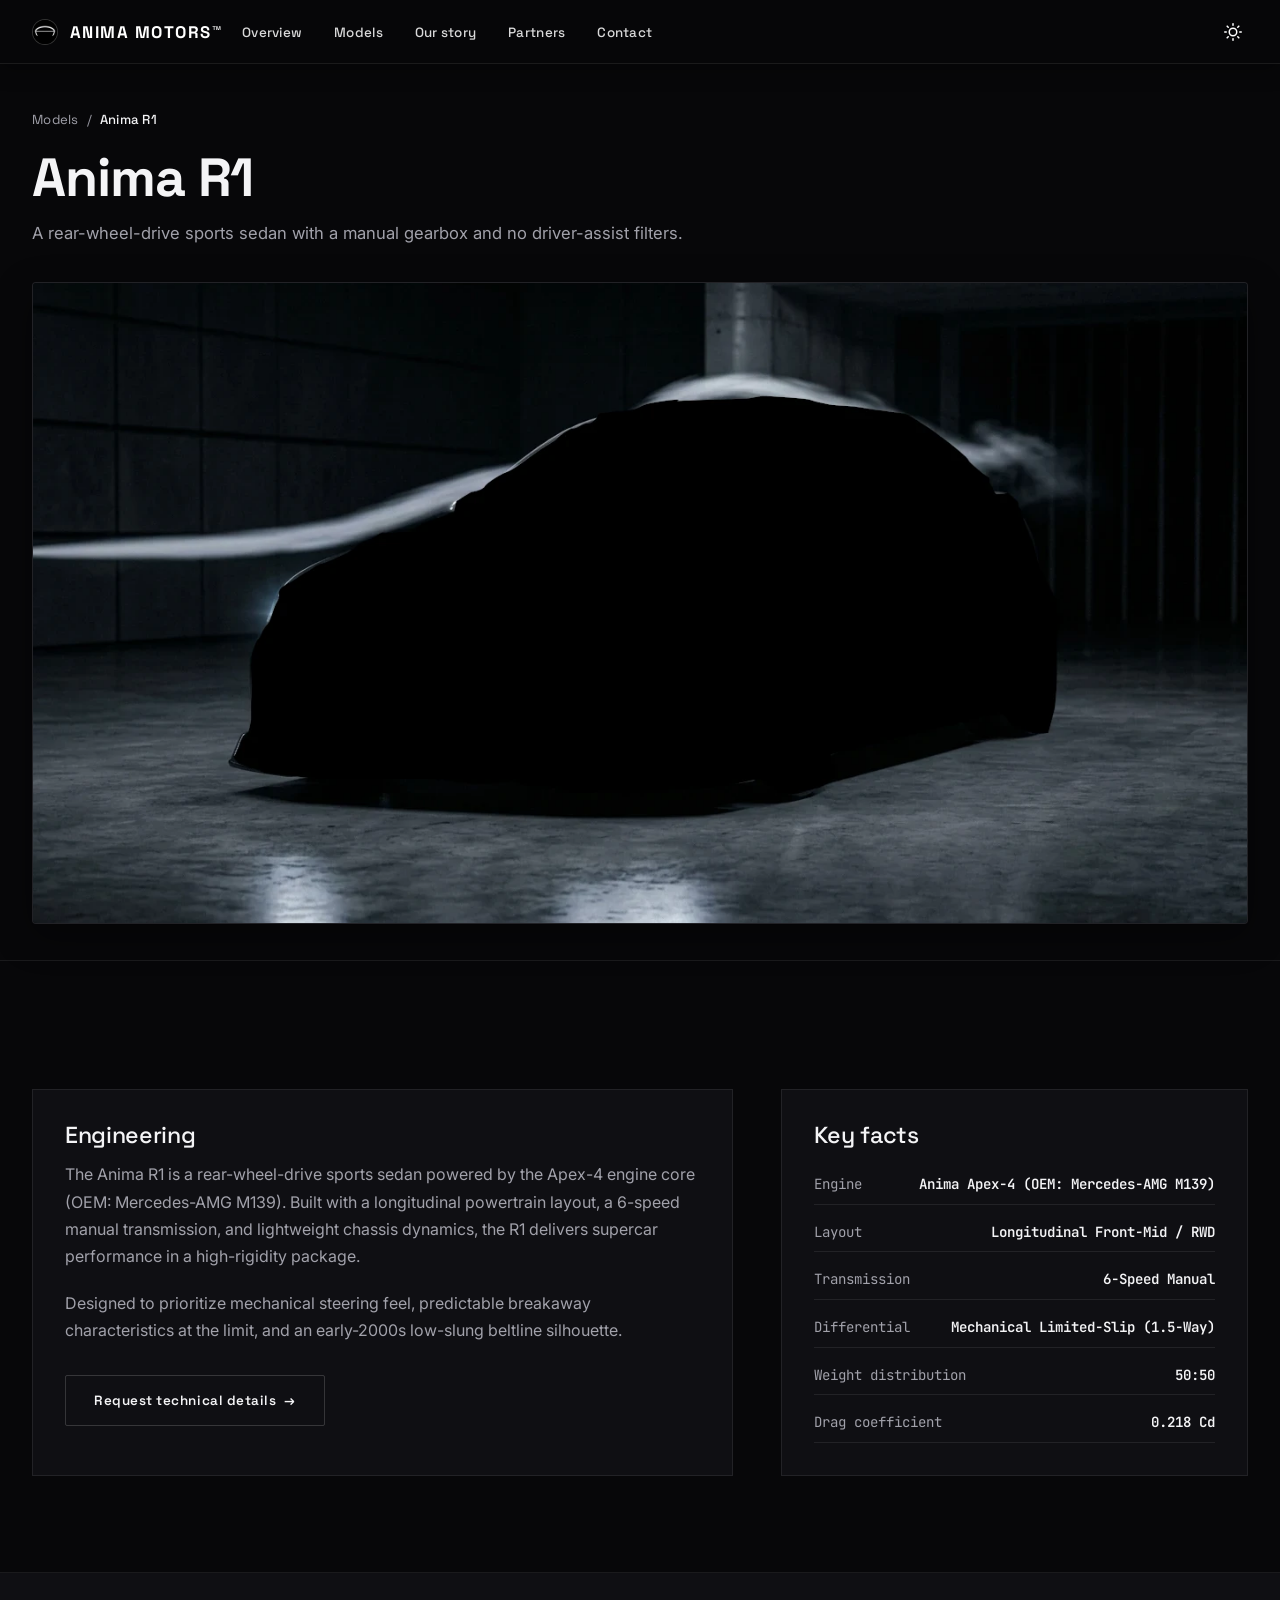
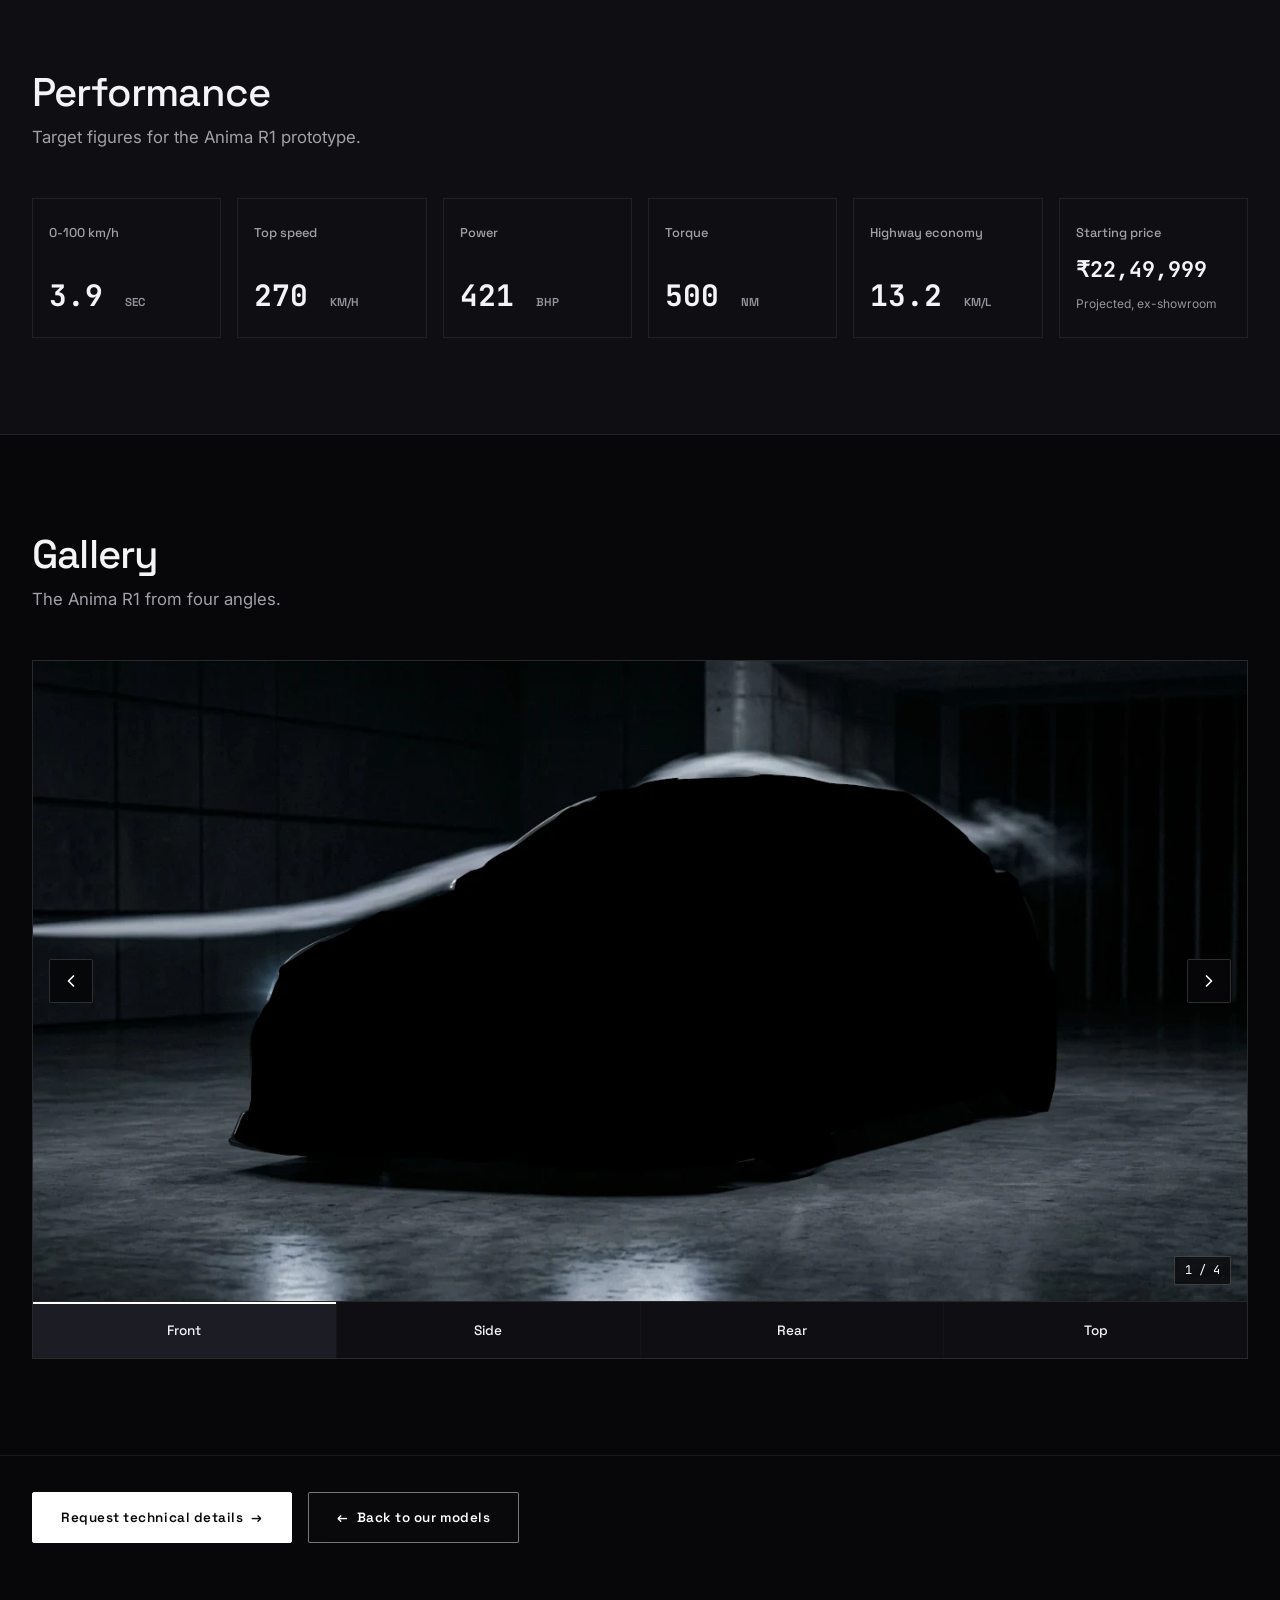
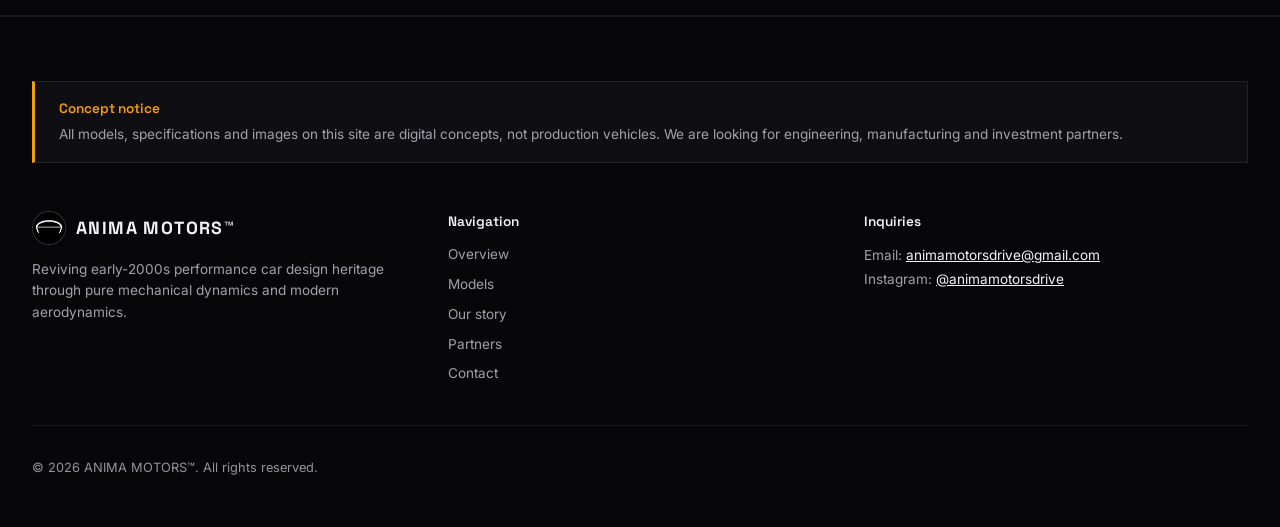
==== anima-r1.html @ 5ac1819a "Add files via upload" ====
<!DOCTYPE html>
<html lang="en">
<head>
  <meta charset="utf-8">
  <meta name="viewport" content="width=device-width, initial-scale=1.0">

  <!-- ==========================================================================
       PRIMARY SEO & META INFORMATION
       ========================================================================== -->
  <title>Anima R1 | ANIMA MOTORS™</title>
  <meta name="description" content="Discover the Anima R1 concept: an analogue rear-wheel-drive sports sedan with a 6-speed manual gearbox, 50:50 balance, and 421 BHP.">
  <meta name="author" content="ANIMA MOTORS™">
  <meta name="robots" content="index, follow">
  <meta name="color-scheme" content="dark light">
  <meta name="theme-color" content="#070709" id="theme-color-meta">
  <link rel="canonical" href="https://animamotors.github.io/anima-r1.html">

  <!-- Vector Favicon -->
  <link rel="icon" type="image/svg+xml" href="favicon.svg">

  <!-- Open Graph / Facebook Sharing -->
  <meta property="og:type" content="website">
  <meta property="og:url" content="https://animamotors.github.io/anima-r1.html">
  <meta property="og:title" content="Anima R1 | ANIMA MOTORS™">
  <meta property="og:description" content="An analogue rear-wheel-drive sports sedan with a 6-speed manual gearbox, 50:50 balance, and 421 BHP.">
  <meta property="og:image" content="https://animamotors.github.io/images/anima-r1-front.webp">

  <!-- Twitter Card -->
  <meta name="twitter:card" content="summary_large_image">
  <meta name="twitter:url" content="https://animamotors.github.io/anima-r1.html">
  <meta name="twitter:title" content="Anima R1 | ANIMA MOTORS™">
  <meta name="twitter:description" content="An analogue rear-wheel-drive sports sedan with a 6-speed manual gearbox, 50:50 balance, and 421 BHP.">
  <meta name="twitter:image" content="https://animamotors.github.io/images/anima-r1-front.webp">

  <!-- Google Fonts: Space Grotesk (Headings), Inter (Body), JetBrains Mono -->
  <link rel="preconnect" href="https://fonts.googleapis.com">
  <link rel="preconnect" href="https://fonts.gstatic.com" crossorigin>
  <link href="https://fonts.googleapis.com/css2?family=Inter:wght@400;500;600&family=JetBrains+Mono:wght@400;500;600&family=Space+Grotesk:wght@500;600;700&display=swap" rel="stylesheet">

  <!-- Production Stylesheet -->
  <link rel="stylesheet" href="css/style.css">

  <!-- Early Theme & JS Detection to Prevent FOUC -->
  <script>
    (function() {
      try {
        document.documentElement.classList.add('js');
        var saved = localStorage.getItem('anima-theme');
        if (saved === 'light') {
          document.documentElement.classList.add('light');
        } else {
          document.documentElement.classList.remove('light');
        }
      } catch (e) {}
    })();
  </script>
</head>

<body class="page-model">
  <!-- Accessible Skip-to-Content Link -->
  <a href="#main-content" class="skip-to-content">Skip to content</a>

  <!-- ==========================================================================
       HEADER (Solid Compact State on Subpages)
       ========================================================================== -->
  <header class="navbar is-compact navbar--solid" id="main-navbar" data-compact-always>
    <!-- Top Row: Brand Link (Left) & Mobile Controls (Right) -->
    <div class="nav-top-row">
      <div class="container nav-top-container">
        <a href="index.html#hero" class="brand-link" aria-label="Anima Motors Homepage">
          <img src="images/logo.webp" alt="ANIMA MOTORS™ Emblem" class="brand-logo-img" width="26" height="26" loading="eager">
          <span class="brand-name">ANIMA MOTORS™</span>
        </a>

        <!-- Mobile Header Controls -->
        <div class="nav-mobile-actions">
          <button type="button" class="theme-switch" id="theme-toggle-mobile" aria-label="Switch to light theme">
            <span class="theme-icon theme-icon-sun" aria-hidden="true">
              <svg viewBox="0 0 24 24" fill="none" stroke="currentColor" stroke-width="2" stroke-linecap="round" stroke-linejoin="round">
                <circle cx="12" cy="12" r="5"></circle>
                <line x1="12" y1="1" x2="12" y2="3"></line>
                <line x1="12" y1="21" x2="12" y2="23"></line>
                <line x1="4.22" y1="4.22" x2="5.64" y2="5.64"></line>
                <line x1="18.36" y1="18.36" x2="19.78" y2="19.78"></line>
                <line x1="1" y1="12" x2="3" y2="12"></line>
                <line x1="21" y1="12" x2="23" y2="12"></line>
                <line x1="4.22" y1="19.78" x2="5.64" y2="18.36"></line>
                <line x1="18.36" y1="5.64" x2="19.78" y2="4.22"></line>
              </svg>
            </span>
            <span class="theme-icon theme-icon-moon" aria-hidden="true">
              <svg viewBox="0 0 24 24" fill="none" stroke="currentColor" stroke-width="2" stroke-linecap="round" stroke-linejoin="round">
                <path d="M21 12.79A9 9 0 1 1 11.21 3 7 7 0 0 0 21 12.79z"></path>
              </svg>
            </span>
          </button>

          <button type="button" class="mobile-menu-btn" id="mobile-menu-btn" aria-label="Open navigation menu" aria-expanded="false" aria-controls="mobile-drawer">
            <span></span>
            <span></span>
            <span></span>
          </button>
        </div>
      </div>
    </div>

    <!-- Thin Horizontal Divider Line Under Top Row (Hidden in solid compact) -->
    <div class="nav-divider" aria-hidden="true"></div>

    <!-- Bottom Row (Desktop Navigation Links & Theme Toggle) -->
    <div class="nav-bottom-row">
      <div class="container nav-bottom-container">
        <nav aria-label="Main Navigation">
          <ul class="nav-links">
            <li><a href="index.html#hero" class="nav-link">Overview</a></li>
            <li><a href="anima-r1.html" class="nav-link" aria-current="page">Models</a></li>
            <li><a href="index.html#story" class="nav-link">Our story</a></li>
            <li><a href="index.html#partners" class="nav-link">Partners</a></li>
            <li><a href="index.html#contact" class="nav-link">Contact</a></li>
          </ul>
        </nav>

        <div class="nav-desktop-actions">
          <button type="button" class="theme-switch" id="theme-toggle" aria-label="Switch to light theme">
            <span class="theme-icon theme-icon-sun" aria-hidden="true">
              <svg viewBox="0 0 24 24" fill="none" stroke="currentColor" stroke-width="2" stroke-linecap="round" stroke-linejoin="round">
                <circle cx="12" cy="12" r="5"></circle>
                <line x1="12" y1="1" x2="12" y2="3"></line>
                <line x1="12" y1="21" x2="12" y2="23"></line>
                <line x1="4.22" y1="4.22" x2="5.64" y2="5.64"></line>
                <line x1="18.36" y1="18.36" x2="19.78" y2="19.78"></line>
                <line x1="1" y1="12" x2="3" y2="12"></line>
                <line x1="21" y1="12" x2="23" y2="12"></line>
                <line x1="4.22" y1="19.78" x2="5.64" y2="18.36"></line>
                <line x1="18.36" y1="5.64" x2="19.78" y2="4.22"></line>
              </svg>
            </span>
            <span class="theme-icon theme-icon-moon" aria-hidden="true">
              <svg viewBox="0 0 24 24" fill="none" stroke="currentColor" stroke-width="2" stroke-linecap="round" stroke-linejoin="round">
                <path d="M21 12.79A9 9 0 1 1 11.21 3 7 7 0 0 0 21 12.79z"></path>
              </svg>
            </span>
          </button>
        </div>
      </div>
    </div>
  </header>

  <!-- Mobile Full-Screen Overlay Navigation Drawer -->
  <div class="mobile-drawer" id="mobile-drawer" role="dialog" aria-modal="true" aria-label="Mobile Navigation" inert>
    <div class="mobile-drawer-inner">
      <nav aria-label="Mobile Navigation Links">
        <ul class="mobile-nav-list">
          <li><a href="index.html#hero" class="mobile-nav-link">Overview</a></li>
          <li><a href="anima-r1.html" class="mobile-nav-link" aria-current="page">Models</a></li>
          <li><a href="index.html#story" class="mobile-nav-link">Our story</a></li>
          <li><a href="index.html#partners" class="mobile-nav-link">Partners</a></li>
          <li><a href="index.html#contact" class="mobile-nav-link">Contact</a></li>
        </ul>
      </nav>
      <div class="mobile-drawer-footer">
        <a href="index.html#contact" class="btn btn-primary btn-sheen btn-full">
          <span>Get in touch</span>
          <span aria-hidden="true">&rarr;</span>
        </a>
      </div>
    </div>
  </div>

  <main id="main-content" class="page-model-main">
    <!-- ==========================================================================
         MODEL HEADER: BREADCRUMB, TITLE, LEAD & WIDE FRONT RENDER
         ========================================================================== -->
    <section class="section model-header-section">
      <div class="container">
        <!-- Breadcrumb -->
        <nav aria-label="Breadcrumb" class="breadcrumb">
          <ol class="breadcrumb-list">
            <li><a href="index.html#models">Models</a></li>
            <li aria-hidden="true" class="breadcrumb-sep">/</li>
            <li aria-current="page">Anima R1</li>
          </ol>
        </nav>

        <h1 class="model-page-title">Anima R1</h1>
        <p class="model-page-lead">
          A rear-wheel-drive sports sedan with a manual gearbox and no driver-assist filters.
        </p>

        <!-- Wide Front Render -->
        <div class="model-hero-frame">
          <img
            src="images/anima-r1-front.webp"
            alt="Front three-quarter view of the Anima R1"
            class="model-hero-img"
            width="1376"
            height="768"
            loading="eager"
            fetchpriority="high"
          >
        </div>
      </div>
    </section>

    <!-- ==========================================================================
         SECTION: ENGINEERING & KEY FACTS
         ========================================================================== -->
    <section class="section" id="engineering">
      <div class="container">
        <div class="showcase-grid">
          <!-- Overview / Engineering Card -->
          <div class="showcase-card reveal-on-scroll">
            <h2 class="showcase-card-title">Engineering</h2>
            <p class="showcase-card-p">
              The Anima R1 is a rear-wheel-drive sports sedan powered by the Apex-4 engine core (OEM: Mercedes-AMG M139). Built with a longitudinal powertrain layout, a 6-speed manual transmission, and lightweight chassis dynamics, the R1 delivers supercar performance in a high-rigidity package.
            </p>
            <p class="showcase-card-p-last">
              Designed to prioritize mechanical steering feel, predictable breakaway characteristics at the limit, and an early-2000s low-slung beltline silhouette.
            </p>

            <div class="showcase-cta-wrapper">
              <a href="index.html#contact" class="btn btn-secondary btn-sheen">
                <span>Request technical details</span>
                <span aria-hidden="true">&rarr;</span>
              </a>
            </div>
          </div>

          <!-- Key Facts Breakdown Card -->
          <div class="showcase-card reveal-on-scroll">
            <h2 class="showcase-card-title">Key facts</h2>
            <div class="tech-spec-list">
              <div class="tech-spec-item">
                <span class="tech-spec-label">Engine</span>
                <span class="tech-spec-val">Anima Apex-4 (OEM: Mercedes-AMG M139)</span>
              </div>
              <div class="tech-spec-item">
                <span class="tech-spec-label">Layout</span>
                <span class="tech-spec-val">Longitudinal Front-Mid / RWD</span>
              </div>
              <div class="tech-spec-item">
                <span class="tech-spec-label">Transmission</span>
                <span class="tech-spec-val">6-Speed Manual</span>
              </div>
              <div class="tech-spec-item">
                <span class="tech-spec-label">Differential</span>
                <span class="tech-spec-val">Mechanical Limited-Slip (1.5-Way)</span>
              </div>
              <div class="tech-spec-item">
                <span class="tech-spec-label">Weight distribution</span>
                <span class="tech-spec-val">50:50</span>
              </div>
              <div class="tech-spec-item">
                <span class="tech-spec-label">Drag coefficient</span>
                <span class="tech-spec-val">0.218 Cd</span>
              </div>
            </div>
          </div>
        </div>
      </div>
    </section>

    <!-- ==========================================================================
         SECTION: PERFORMANCE SPECS
         ========================================================================== -->
    <section class="section section-alt-bg" id="specs">
      <div class="container">
        <div class="section-header reveal-on-scroll">
          <h2 class="section-title">Performance</h2>
          <p class="section-subtitle">
            Target figures for the Anima R1 prototype.
          </p>
        </div>

        <!-- 6 Performance Stat Tiles -->
        <div class="specs-grid" id="specs-matrix">
          <div class="spec-tile reveal-on-scroll">
            <span class="spec-tile-label">0-100 km/h</span>
            <div class="spec-tile-value">
              <span class="stat-counter" data-target="3.9" data-decimals="1">3.9</span>
              <span class="spec-tile-unit">SEC</span>
            </div>
          </div>

          <div class="spec-tile reveal-on-scroll">
            <span class="spec-tile-label">Top speed</span>
            <div class="spec-tile-value">
              <span class="stat-counter" data-target="270" data-decimals="0">270</span>
              <span class="spec-tile-unit">KM/H</span>
            </div>
          </div>

          <div class="spec-tile reveal-on-scroll">
            <span class="spec-tile-label">Power</span>
            <div class="spec-tile-value">
              <span class="stat-counter" data-target="421" data-decimals="0">421</span>
              <span class="spec-tile-unit">BHP</span>
            </div>
          </div>

          <div class="spec-tile reveal-on-scroll">
            <span class="spec-tile-label">Torque</span>
            <div class="spec-tile-value">
              <span class="stat-counter" data-target="500" data-decimals="0">500</span>
              <span class="spec-tile-unit">NM</span>
            </div>
          </div>

          <div class="spec-tile reveal-on-scroll">
            <span class="spec-tile-label">Highway economy</span>
            <div class="spec-tile-value">
              <span class="stat-counter" data-target="13.2" data-decimals="1">13.2</span>
              <span class="spec-tile-unit">KM/L</span>
            </div>
          </div>

          <div class="spec-tile reveal-on-scroll">
            <span class="spec-tile-label">Starting price</span>
            <div class="spec-tile-value spec-tile-price">
              <span>₹22,49,999</span>
            </div>
            <span class="spec-tile-subtext">Projected, ex-showroom</span>
          </div>
        </div>
      </div>
    </section>

    <!-- ==========================================================================
         SECTION: GALLERY
         ========================================================================== -->
    <section class="section" id="gallery">
      <div class="container">
        <div class="section-header reveal-on-scroll">
          <h2 class="section-title">Gallery</h2>
          <p class="section-subtitle">
            The Anima R1 from four angles.
          </p>
        </div>

        <div class="gallery-wrapper reveal-on-scroll">
          <!-- Main Carousel Viewport -->
          <div class="slider-container" id="car-gallery-slider" role="region" aria-roledescription="carousel" aria-label="Anima R1 gallery" tabindex="0">
            <!-- Slide 1: Front -->
            <div class="slide active" role="group" aria-roledescription="slide" aria-label="1 of 4" id="slide-0">
              <img 
                src="images/anima-r1-front.webp" 
                alt="Front three-quarter view of the Anima R1" 
                class="slide-image"
                width="1376" 
                height="768" 
                loading="lazy"
              >
            </div>

            <!-- Slide 2: Side -->
            <div class="slide" role="group" aria-roledescription="slide" aria-label="2 of 4" id="slide-1">
              <img 
                src="images/anima-r1-side.webp" 
                alt="Side profile view of the Anima R1" 
                class="slide-image"
                width="1376" 
                height="768" 
                loading="lazy"
              >
            </div>

            <!-- Slide 3: Rear -->
            <div class="slide" role="group" aria-roledescription="slide" aria-label="3 of 4" id="slide-2">
              <img 
                src="images/anima-r1-rear.webp" 
                alt="Rear view of the Anima R1" 
                class="slide-image"
                width="1376" 
                height="768" 
                loading="lazy"
              >
            </div>

            <!-- Slide 4: Top -->
            <div class="slide" role="group" aria-roledescription="slide" aria-label="4 of 4" id="slide-3">
              <img 
                src="images/anima-r1-top.webp" 
                alt="Top-down view of the Anima R1" 
                class="slide-image"
                width="1376" 
                height="768" 
                loading="lazy"
              >
            </div>

            <!-- Slider Arrows -->
            <div class="slider-controls">
              <button type="button" class="slider-btn" id="gallery-prev-btn" aria-label="Previous image">
                <svg width="20" height="20" viewBox="0 0 24 24" fill="none" stroke="currentColor" stroke-width="2" stroke-linecap="round" stroke-linejoin="round" aria-hidden="true">
                  <polyline points="15 18 9 12 15 6"></polyline>
                </svg>
              </button>
              <button type="button" class="slider-btn" id="gallery-next-btn" aria-label="Next image">
                <svg width="20" height="20" viewBox="0 0 24 24" fill="none" stroke="currentColor" stroke-width="2" stroke-linecap="round" stroke-linejoin="round" aria-hidden="true">
                  <polyline points="9 18 15 12 9 6"></polyline>
                </svg>
              </button>
            </div>

            <!-- Position Counter -->
            <div class="gallery-counter" id="gallery-counter" aria-live="polite">1 / 4</div>
          </div>

          <!-- Thumbnail Selectors Row -->
          <div class="gallery-thumbs" role="tablist" aria-label="Gallery views">
            <button type="button" class="gallery-thumb-btn active" data-index="0" role="tab" aria-selected="true" aria-controls="slide-0" id="thumb-0">
              <span class="thumb-angle">Front</span>
            </button>
            <button type="button" class="gallery-thumb-btn" data-index="1" role="tab" aria-selected="false" aria-controls="slide-1" id="thumb-1">
              <span class="thumb-angle">Side</span>
            </button>
            <button type="button" class="gallery-thumb-btn" data-index="2" role="tab" aria-selected="false" aria-controls="slide-2" id="thumb-2">
              <span class="thumb-angle">Rear</span>
            </button>
            <button type="button" class="gallery-thumb-btn" data-index="3" role="tab" aria-selected="false" aria-controls="slide-3" id="thumb-3">
              <span class="thumb-angle">Top</span>
            </button>
          </div>
        </div>
      </div>
    </section>

    <!-- ==========================================================================
         CLOSING ROW: ACTIONS
         ========================================================================== -->
    <section class="section model-closing-section">
      <div class="container">
        <div class="model-page-actions reveal-on-scroll">
          <a href="index.html#contact" class="btn btn-primary btn-sheen">
            <span>Request technical details</span>
            <span aria-hidden="true">&rarr;</span>
          </a>
          <a href="index.html#models" class="btn btn-outline">
            <span aria-hidden="true">&larr;</span>
            <span>Back to our models</span>
          </a>
        </div>
      </div>
    </section>
  </main>

  <!-- ==========================================================================
       FOOTER
       ========================================================================== -->
  <footer class="footer">
    <div class="container">
      <div class="footer-disclaimer-box">
        <div class="disclaimer-title">Concept notice</div>
        <p class="disclaimer-text">
          All models, specifications and images on this site are digital concepts, not production vehicles. We are looking for engineering, manufacturing and investment partners.
        </p>
      </div>

      <div class="footer-grid">
        <div>
          <div class="footer-brand-header">
            <img src="images/logo-footer.webp" alt="ANIMA MOTORS™ Emblem" class="brand-logo-img" width="32" height="32" loading="lazy">
            <span class="footer-brand-title">ANIMA MOTORS™</span>
          </div>
          <p class="footer-brand-desc">
            Reviving early-2000s performance car design heritage through pure mechanical dynamics and modern aerodynamics.
          </p>
        </div>

        <div>
          <div class="footer-col-title">Navigation</div>
          <ul class="footer-nav-list">
            <li><a href="index.html#hero">Overview</a></li>
            <li><a href="anima-r1.html" aria-current="page">Models</a></li>
            <li><a href="index.html#story">Our story</a></li>
            <li><a href="index.html#partners">Partners</a></li>
            <li><a href="index.html#contact">Contact</a></li>
          </ul>
        </div>

        <div>
          <div class="footer-col-title">Inquiries</div>
          <div class="footer-inquiries">
            <div>Email: <a href="mailto:animamotorsdrive@gmail.com">animamotorsdrive@gmail.com</a></div>
            <div>Instagram: <a href="https://instagram.com/animamotorsdrive" target="_blank" rel="noopener noreferrer">@animamotorsdrive</a></div>
          </div>
        </div>
      </div>

      <div class="footer-bottom">
        <div>&copy; 2026 ANIMA MOTORS™. All rights reserved.</div>
      </div>
    </div>
  </footer>

  <!-- Production Client Logic (Vanilla JS) -->
  <script src="js/main.js"></script>
</body>
</html>
---- css/style.css ----
/* ==========================================================================
   ANIMA MOTORS™ — Official Corporate Stylesheet
   Reference: Serious automotive corporate aesthetic (calm, factual, modern)
   ========================================================================== */

/* --------------------------------------------------------------------------
   1. CSS Custom Properties (Design Tokens)
   -------------------------------------------------------------------------- */
:root {
  color-scheme: dark;

  /* Color Palette - Dark Motorsport Standard (Default) */
  --bg-base: #070709;
  --bg-surface: #0f0f13;
  --bg-surface-card: #15151b;
  --bg-surface-elevated: #1c1c24;
  --bg-glass: rgba(15, 15, 19, 0.82);
  --bg-glass-heavy: rgba(7, 7, 9, 0.94);
  
  --text-main: #f4f4f6;
  --text-secondary: #a1a1aa;
  --text-muted: #94949e; /* Raised to meet 4.5:1 WCAG AA contrast against #070709 */
  --text-inverse: #070709;
  
  --border-subtle: rgba(255, 255, 255, 0.08);
  --border-medium: rgba(255, 255, 255, 0.16);
  --border-strong: rgba(255, 255, 255, 0.32);
  --border-highlight: #ffffff;
  
  --accent-white: #ffffff;
  --accent-red: #ef4444;
  --accent-amber: #f59e0b;
  --accent-emerald: #10b981;
  --accent-cyan: #06b6d4;

  /* Typography */
  --font-heading: 'Space Grotesk', -apple-system, BlinkMacSystemFont, sans-serif;
  --font-body: 'Inter', -apple-system, BlinkMacSystemFont, sans-serif;
  --font-mono: 'JetBrains Mono', ui-monospace, SFMono-Regular, Menlo, monospace;

  /* Spacing Scale */
  --space-2xs: 4px;
  --space-xs: 8px;
  --space-sm: 12px;
  --space-md: 16px;
  --space-lg: 24px;
  --space-xl: 32px;
  --space-2xl: 48px;
  --space-3xl: 64px;
  --space-4xl: 96px;

  /* Layout */
  --max-width: 1280px;
  --nav-compact-height: 64px;
  --radius-sm: 2px;
  --radius-md: 4px;
  --radius-lg: 8px;
  --radius-full: 9999px;

  /* Transitions */
  --ease-snappy: cubic-bezier(0.16, 1, 0.3, 1);
  --ease-smooth: cubic-bezier(0.4, 0, 0.2, 1);
  --transition-fast: 150ms var(--ease-snappy);
  --transition-base: 250ms var(--ease-smooth);
  --transition-slow: 400ms var(--ease-smooth);
}

/* Light Mode Overrides (Contrast compliant 4.5:1+) */
html.light {
  color-scheme: light;

  --bg-base: #f7f7f9;
  --bg-surface: #ffffff;
  --bg-surface-card: #f0f0f4;
  --bg-surface-elevated: #e6e6ee;
  --bg-glass: rgba(255, 255, 255, 0.88);
  --bg-glass-heavy: rgba(247, 247, 249, 0.96);

  --text-main: #0a0a0c;
  --text-secondary: #475569; /* WCAG AA 4.7:1 on white */
  --text-muted: #52525b;     /* WCAG AA 5.1:1 on white */
  --text-inverse: #ffffff;

  --border-subtle: rgba(0, 0, 0, 0.09);
  --border-medium: rgba(0, 0, 0, 0.18);
  --border-strong: rgba(0, 0, 0, 0.32);
  --border-highlight: #000000;

  --accent-amber: #b45309;   /* WCAG AA 4.7:1 on white */
  --accent-cyan: #0e7490;    /* WCAG AA 4.6:1 on white */
  --accent-emerald: #047857; /* WCAG AA 4.8:1 on white */
  --accent-red: #b91c1c;     /* WCAG AA 5.5:1 on white */
}

/* Synchronized surface transitions during theme toggle */
html.theme-transitioning,
html.theme-transitioning *,
html.theme-transitioning *::before,
html.theme-transitioning *::after {
  transition: background-color 250ms ease, border-color 250ms ease, color 250ms ease, stroke 250ms ease, fill 250ms ease !important;
}

/* --------------------------------------------------------------------------
   2. Reset & Base Styles
   -------------------------------------------------------------------------- */
*, *::before, *::after {
  box-sizing: border-box;
  margin: 0;
  padding: 0;
}

html {
  font-size: 16px;
  scroll-behavior: smooth;
  scroll-padding-top: var(--nav-compact-height);
  -webkit-text-size-adjust: 100%;
}

body {
  font-family: var(--font-body);
  background-color: var(--bg-base);
  color: var(--text-main);
  line-height: 1.6;
  min-height: 100vh;
  overflow-x: hidden;
  text-rendering: optimizeLegibility;
  -webkit-font-smoothing: antialiased;
  -moz-osx-font-smoothing: grayscale;
}

img, picture, video, svg {
  display: block;
  max-width: 100%;
  height: auto;
}

a {
  color: inherit;
  text-decoration: none;
}

button, input, textarea, select {
  font: inherit;
  color: inherit;
  background: none;
  border: none;
}

button {
  cursor: pointer;
}

/* Custom Scrollbar */
::-webkit-scrollbar {
  width: 6px;
  height: 6px;
}
::-webkit-scrollbar-track {
  background: var(--bg-base);
}
::-webkit-scrollbar-thumb {
  background: var(--border-medium);
  border-radius: var(--radius-sm);
}
::-webkit-scrollbar-thumb:hover {
  background: var(--border-strong);
}

/* Accessible Skip Link */
.skip-to-content {
  position: absolute;
  top: -100px;
  left: 16px;
  z-index: 9999;
  padding: 10px 18px;
  background: #000000;
  color: #ffffff;
  border: 1px solid #ffffff;
  font-size: 0.85rem;
  font-weight: 600;
  border-radius: var(--radius-sm);
  transition: top 0.2s ease;
}
.skip-to-content:focus {
  top: 16px;
}

/* Accessible Focus Visibility */
:focus-visible {
  outline: 2px solid #3b82f6;
  outline-offset: 3px;
  box-shadow: 0 0 0 1px rgba(255, 255, 255, 0.4);
}
html.light :focus-visible {
  outline: 2px solid #2563eb;
  box-shadow: 0 0 0 1px rgba(0, 0, 0, 0.25);
}

/* --------------------------------------------------------------------------
   3. Typography Utilities
   -------------------------------------------------------------------------- */
h1, h2, h3, h4, .font-heading {
  font-family: var(--font-heading);
  letter-spacing: -0.015em;
  line-height: 1.2;
}

.font-mono {
  font-family: var(--font-mono);
}

/* --------------------------------------------------------------------------
   4. Layout Containers
   -------------------------------------------------------------------------- */
.container {
  width: 100%;
  max-width: var(--max-width);
  margin-left: auto;
  margin-right: auto;
  padding-left: var(--space-md);
  padding-right: var(--space-md);
}

@media (min-width: 768px) {
  .container {
    padding-left: var(--space-xl);
    padding-right: var(--space-xl);
  }
}

.section {
  padding-top: var(--space-3xl);
  padding-bottom: var(--space-3xl);
  border-bottom: 1px solid var(--border-subtle);
  position: relative;
}

@media (min-width: 1024px) {
  .section {
    padding-top: var(--space-4xl);
    padding-bottom: var(--space-4xl);
  }
}

.section-alt-bg {
  background-color: var(--bg-surface);
}

/* Section Header standard */
.section-header {
  margin-bottom: var(--space-2xl);
}
.section-title {
  font-size: clamp(1.75rem, 3.5vw, 2.5rem);
  font-weight: 500;
  color: var(--text-main);
  margin-bottom: var(--space-xs);
  letter-spacing: -0.02em;
}
.section-subtitle {
  color: var(--text-secondary);
  font-size: 1.05rem;
  max-width: 680px;
  line-height: 1.5;
}

/* Utility Helpers */
.w-full,
.btn-full {
  width: 100%;
}

/* Button Sheen */
.btn-sheen {
  position: relative;
  overflow: hidden;
}
.btn-sheen::after {
  content: '';
  position: absolute;
  top: -50%;
  left: -70%;
  width: 50%;
  height: 200%;
  background: linear-gradient(90deg, transparent, rgba(255, 255, 255, 0.3), transparent);
  transform: rotate(25deg);
  transition: none;
}
.btn-sheen:hover::after {
  left: 130%;
  transition: all 0.7s ease-out;
}

/* --------------------------------------------------------------------------
   5. Navigation Bar (BMW Group Reference Behavior)
   -------------------------------------------------------------------------- */
.navbar {
  position: fixed;
  top: 0;
  left: 0;
  right: 0;
  z-index: 1000;
  background: transparent;
  transition: background-color var(--transition-base), box-shadow var(--transition-base), backdrop-filter var(--transition-base), height var(--transition-base), border-color var(--transition-base);
}

/* Top state over hero (non-compact): text is always white */
.navbar:not(.is-compact) {
  height: 105px;
}

.navbar:not(.is-compact) .brand-name {
  color: #ffffff;
}
.navbar:not(.is-compact) .brand-logo-img {
  border-color: rgba(255, 255, 255, 0.25);
}
.navbar:not(.is-compact) .nav-link {
  color: rgba(255, 255, 255, 0.85);
}
.navbar:not(.is-compact) .nav-link:hover,
.navbar:not(.is-compact) .nav-link[aria-current="page"] {
  color: #ffffff;
}
.navbar:not(.is-compact) .nav-link::after {
  background: #ffffff;
}
.navbar:not(.is-compact) .nav-link[aria-current="page"]::after {
  width: 100%;
}
.navbar:not(.is-compact) .theme-switch {
  color: #ffffff;
}
.navbar:not(.is-compact) .mobile-menu-btn span {
  background-color: #ffffff;
}

/* Compact State (Triggered after ~80px scroll, or fixed on subpages) */
.navbar.is-compact,
.navbar--solid {
  height: var(--nav-compact-height);
  background: rgba(7, 7, 9, 0.95);
  backdrop-filter: blur(16px);
  -webkit-backdrop-filter: blur(16px);
  border-bottom: 1px solid var(--border-subtle);
  box-shadow: 0 4px 20px rgba(0, 0, 0, 0.35);
}

html.light .navbar.is-compact,
html.light .navbar--solid {
  background: rgba(255, 255, 255, 0.96);
  border-bottom: 1px solid rgba(0, 0, 0, 0.08);
  box-shadow: 0 4px 20px rgba(0, 0, 0, 0.06);
}

html.light .navbar.is-compact .brand-name,
html.light .navbar--solid .brand-name {
  color: #0a0a0c;
}
html.light .navbar.is-compact .brand-logo-img,
html.light .navbar--solid .brand-logo-img {
  filter: invert(1);
  background: transparent;
  border-color: rgba(0, 0, 0, 0.15);
}
html.light .navbar.is-compact .nav-link,
html.light .navbar--solid .nav-link {
  color: var(--text-secondary);
}
html.light .navbar.is-compact .nav-link:hover,
html.light .navbar.is-compact .nav-link[aria-current="page"],
html.light .navbar--solid .nav-link:hover,
html.light .navbar--solid .nav-link[aria-current="page"] {
  color: #0a0a0c;
}
html.light .navbar.is-compact .nav-link::after,
html.light .navbar--solid .nav-link::after {
  background: #0a0a0c;
}
html.light .navbar.is-compact .nav-link[aria-current="page"]::after,
html.light .navbar--solid .nav-link[aria-current="page"]::after {
  width: 100%;
}
html.light .navbar.is-compact .theme-switch,
html.light .navbar--solid .theme-switch {
  color: #0a0a0c;
}
html.light .navbar.is-compact .mobile-menu-btn span,
html.light .navbar--solid .mobile-menu-btn span {
  background-color: #0a0a0c;
}

/* Top Row Structure */
.nav-top-row {
  height: 56px;
  display: flex;
  align-items: center;
  width: 100%;
  transition: height var(--transition-base);
}

.nav-top-container {
  display: flex;
  align-items: center;
  justify-content: space-between;
  height: 100%;
}

.brand-link {
  display: flex;
  align-items: center;
  gap: var(--space-sm);
  font-family: var(--font-heading);
  font-size: 1.15rem;
  font-weight: 700;
  letter-spacing: 0.08em;
  color: #ffffff;
  transition: opacity var(--transition-fast);
  text-decoration: none;
}
.brand-link:hover {
  opacity: 0.85;
}

.brand-logo-img {
  width: 34px;
  height: 34px;
  border-radius: 50%;
  border: 1px solid rgba(255, 255, 255, 0.2);
  background: #000;
  object-fit: contain;
  transition: width var(--transition-base), height var(--transition-base), filter var(--transition-base);
}

.brand-name {
  transition: color var(--transition-base), font-size var(--transition-base);
}

.nav-mobile-actions {
  display: flex;
  align-items: center;
  gap: var(--space-sm);
}

/* Thin Divider Line */
.nav-divider {
  display: none;
  height: 1px;
  background: rgba(255, 255, 255, 0.12);
  width: 100%;
  transition: opacity var(--transition-base);
}

/* Bottom Row (Desktop Links & Actions) */
.nav-bottom-row {
  display: none;
  height: 48px;
  width: 100%;
  transition: all var(--transition-base);
}

.nav-bottom-container {
  display: flex;
  align-items: center;
  justify-content: space-between;
  height: 100%;
  width: 100%;
}

.nav-links {
  display: flex;
  align-items: center;
  gap: var(--space-xl);
  list-style: none;
  transition: margin-left var(--transition-base);
}

.nav-link {
  font-family: var(--font-heading);
  font-size: 0.84rem;
  font-weight: 500;
  letter-spacing: 0.02em;
  color: rgba(255, 255, 255, 0.85);
  position: relative;
  padding: 8px 0;
  transition: color var(--transition-fast);
  text-decoration: none;
}
.nav-link::after {
  content: '';
  position: absolute;
  bottom: 0;
  left: 0;
  width: 0;
  height: 2px;
  background: #ffffff;
  transition: width var(--transition-base);
}
.nav-link:hover::after {
  width: 100%;
}

.nav-desktop-actions {
  display: flex;
  align-items: center;
  gap: var(--space-md);
}

/* Desktop Header Collapse Layout */
@media (min-width: 1024px) {
  .nav-mobile-actions {
    display: none;
  }
  .nav-divider {
    display: block;
  }
  .nav-bottom-row {
    display: flex;
    align-items: center;
  }

  /* Compact transition: merge into single 64px row without stacking */
  .navbar.is-compact .nav-divider,
  .navbar--solid .nav-divider {
    opacity: 0;
    pointer-events: none;
    display: none !important;
  }

  .navbar.is-compact .nav-top-row,
  .navbar--solid .nav-top-row {
    height: var(--nav-compact-height);
    position: absolute;
    top: 0;
    left: 0;
    right: 0;
    pointer-events: none;
  }

  .navbar.is-compact .brand-link,
  .navbar--solid .brand-link {
    pointer-events: auto;
  }

  .navbar.is-compact .brand-logo-img,
  .navbar--solid .brand-logo-img {
    width: 26px;
    height: 26px;
  }

  .navbar.is-compact .brand-name,
  .navbar--solid .brand-name {
    font-size: 1.05rem;
  }

  .navbar.is-compact .nav-bottom-row,
  .navbar--solid .nav-bottom-row {
    position: absolute;
    top: 0;
    left: 0;
    right: 0;
    height: var(--nav-compact-height);
    display: flex;
    align-items: center;
  }

  .navbar.is-compact .nav-links,
  .navbar--solid .nav-links {
    margin-left: 210px;
  }
}

/* Mobile Header State */
@media (max-width: 1023px) {
  .nav-divider {
    display: none !important;
  }
  .nav-bottom-row {
    display: none !important;
  }
  .navbar {
    height: var(--nav-compact-height) !important;
  }
  .nav-top-row {
    height: var(--nav-compact-height) !important;
  }
  .brand-logo-img {
    width: 30px;
    height: 30px;
  }
}

/* --------------------------------------------------------------------------
   6. Theme Button (BMW Group Ghost Icon Button)
   -------------------------------------------------------------------------- */
.theme-switch {
  position: relative;
  width: 30px;
  height: 30px;
  min-width: 30px;
  min-height: 30px;
  max-width: 30px;
  max-height: 30px;
  border-radius: 50%;
  padding: 0;
  margin: 0;
  display: inline-flex;
  align-items: center;
  justify-content: center;
  background: transparent;
  border: none;
  color: #ffffff;
  cursor: pointer;
  outline: none;
  box-sizing: border-box;
  -webkit-tap-highlight-color: transparent;
  transition: background-color var(--transition-fast), color var(--transition-fast);
}

/* 44px invisible touch target using negative inset pseudo-element */
.theme-switch::after {
  content: '';
  position: absolute;
  top: -7px;
  right: -7px;
  bottom: -7px;
  left: -7px;
  border-radius: 50%;
  pointer-events: auto;
}

/* Hover: soft circular halo exactly the size of the button (currentColor at 12% opacity) */
.theme-switch:hover {
  background: rgba(255, 255, 255, 0.12);
  background: color-mix(in srgb, currentColor 12%, transparent);
}

/* Keyboard focus: 2px ring drawn inside the 30px circle (outline-offset 0) */
.theme-switch:focus-visible {
  outline: 2px solid currentColor;
  outline-offset: 0;
  box-shadow: inset 0 0 0 2px currentColor;
}

.theme-icon {
  position: absolute;
  top: 50%;
  left: 50%;
  width: 18px;
  height: 18px;
  display: flex;
  align-items: center;
  justify-content: center;
  pointer-events: none;
  transition: opacity 220ms ease, transform 220ms ease;
}

.theme-icon svg {
  width: 18px;
  height: 18px;
  display: block;
}

/* Dark mode (default): sun visible, moon hidden */
html:not(.light) .theme-icon-sun {
  opacity: 1;
  transform: translate(-50%, -50%) rotate(0deg) scale(1);
}

html:not(.light) .theme-icon-moon {
  opacity: 0;
  transform: translate(-50%, -50%) rotate(-45deg) scale(0.6);
}

/* Light mode: moon visible, sun hidden */
html.light .theme-icon-sun {
  opacity: 0;
  transform: translate(-50%, -50%) rotate(45deg) scale(0.6);
}

html.light .theme-icon-moon {
  opacity: 1;
  transform: translate(-50%, -50%) rotate(0deg) scale(1);
}

@media (prefers-reduced-motion: reduce) {
  .theme-icon {
    transition: none !important;
  }
}

/* --------------------------------------------------------------------------
   7. Mobile Navigation & Drawer
   -------------------------------------------------------------------------- */
.mobile-menu-btn {
  display: flex;
  flex-direction: column;
  justify-content: center;
  gap: 5px;
  width: 40px;
  height: 40px;
  padding: 9px;
  border-radius: var(--radius-sm);
  border: 1px solid rgba(255, 255, 255, 0.2);
  background: rgba(15, 15, 19, 0.6);
  backdrop-filter: blur(8px);
  -webkit-backdrop-filter: blur(8px);
  cursor: pointer;
}
@media (min-width: 1024px) {
  .mobile-menu-btn {
    display: none;
  }
}
.mobile-menu-btn span {
  display: block;
  width: 100%;
  height: 2px;
  background-color: #ffffff;
  transition: transform var(--transition-fast), opacity var(--transition-fast), background-color var(--transition-fast);
}
.mobile-menu-btn[aria-expanded="true"] span:nth-child(1) {
  transform: translateY(7px) rotate(45deg);
}
.mobile-menu-btn[aria-expanded="true"] span:nth-child(2) {
  opacity: 0;
}
.mobile-menu-btn[aria-expanded="true"] span:nth-child(3) {
  transform: translateY(-7px) rotate(-45deg);
}

/* Mobile Full-Screen Overlay Navigation Drawer */
.mobile-drawer {
  position: fixed;
  inset: 0;
  width: 100%;
  height: 100svh;
  background: rgba(7, 7, 9, 0.98);
  backdrop-filter: blur(24px);
  -webkit-backdrop-filter: blur(24px);
  padding: calc(var(--nav-compact-height) + 20px) var(--space-md) var(--space-xl);
  display: flex;
  flex-direction: column;
  justify-content: center;
  transform: translateY(-100%);
  opacity: 0;
  visibility: hidden;
  pointer-events: none;
  transition: transform var(--transition-base), opacity var(--transition-base), visibility var(--transition-base);
  z-index: 999;
}
.mobile-drawer.open {
  transform: translateY(0);
  opacity: 1;
  visibility: visible;
  pointer-events: auto;
}

html.light .mobile-drawer {
  background: rgba(255, 255, 255, 0.98);
}

.mobile-drawer-inner {
  width: 100%;
  max-width: 440px;
  margin: 0 auto;
  display: flex;
  flex-direction: column;
  gap: var(--space-xl);
}
.mobile-nav-list {
  list-style: none;
  display: flex;
  flex-direction: column;
  gap: var(--space-xs);
}
.mobile-nav-link {
  font-family: var(--font-heading);
  font-size: 1.25rem;
  font-weight: 500;
  letter-spacing: -0.01em;
  color: #ffffff;
  padding: 12px 0;
  border-bottom: 1px solid rgba(255, 255, 255, 0.1);
  display: block;
  text-decoration: none;
  transition: color var(--transition-fast), padding-left var(--transition-fast);
}
html.light .mobile-nav-link {
  color: #0a0a0c;
  border-bottom: 1px solid rgba(0, 0, 0, 0.08);
}
.mobile-nav-link:hover {
  color: var(--accent-cyan);
  padding-left: 8px;
}

/* --------------------------------------------------------------------------
   8. Buttons & CTAs
   -------------------------------------------------------------------------- */
.btn {
  display: inline-flex;
  align-items: center;
  justify-content: center;
  gap: var(--space-xs);
  padding: 14px 28px;
  font-family: var(--font-heading);
  font-size: 0.84rem;
  font-weight: 600;
  letter-spacing: 0.04em;
  border-radius: var(--radius-sm);
  transition: all var(--transition-fast);
  min-height: 48px;
  text-decoration: none;
  cursor: pointer;
}

.btn-primary {
  background-color: #ffffff;
  color: #070709;
  border: 1px solid #ffffff;
}
.btn-primary:hover {
  background-color: #e4e4e7;
  border-color: #e4e4e7;
  transform: translateY(-1px);
}

/* Light mode primary button contrast fix */
html.light .btn-primary {
  background-color: var(--text-main);
  color: var(--bg-base);
  border: 1px solid var(--text-main);
}
html.light .btn-primary:hover {
  background-color: #1f2937;
  border-color: #1f2937;
}

/* Keep hero primary button white with dark text across all themes */
.hero-section .btn-primary {
  background-color: #ffffff !important;
  color: #070709 !important;
  border-color: #ffffff !important;
}
.hero-section .btn-primary:hover {
  background-color: #e4e4e7 !important;
  border-color: #e4e4e7 !important;
}

.btn-secondary {
  background-color: transparent;
  color: var(--text-main);
  border: 1px solid var(--border-medium);
}
.btn-secondary:hover {
  background-color: var(--bg-surface-elevated);
  border-color: var(--border-strong);
  color: var(--text-main);
  transform: translateY(-1px);
}

.btn-outline {
  display: inline-flex;
  align-items: center;
  justify-content: center;
  gap: var(--space-xs);
  padding: 14px 28px;
  font-family: var(--font-heading);
  font-size: 0.84rem;
  font-weight: 600;
  letter-spacing: 0.04em;
  border-radius: var(--radius-sm);
  border: 1.5px solid rgba(255, 255, 255, 0.45);
  color: #ffffff;
  background: rgba(15, 15, 19, 0.45);
  backdrop-filter: blur(10px);
  -webkit-backdrop-filter: blur(10px);
  transition: all var(--transition-fast);
  min-height: 48px;
  text-decoration: none;
}
.btn-outline:hover {
  border-color: #ffffff;
  background: rgba(255, 255, 255, 0.16);
  color: #ffffff;
  transform: translateY(-1px);
}

.btn .btn-arrow {
  width: 14px;
  height: 14px;
  transition: transform var(--transition-fast);
}
.btn:hover .btn-arrow {
  transform: translateX(4px);
}

/* --------------------------------------------------------------------------
   9. Section: Hero (Full-Viewport Video & Magazine Layout)
   -------------------------------------------------------------------------- */
.hero-section {
  position: relative;
  width: 100%;
  min-height: 100svh;
  display: flex;
  flex-direction: column;
  justify-content: flex-end;
  overflow: hidden;
  padding-bottom: clamp(52px, 9vh, 92px);
  border-bottom: 1px solid var(--border-subtle);
}

/* Short screens (landscape mobile under 520px) */
@media (max-height: 520px) {
  .hero-section {
    min-height: auto;
    height: auto;
    padding-top: calc(var(--nav-compact-height) + 24px);
    padding-bottom: 40px;
  }
  .hero-scroll-cue {
    display: none !important;
  }
}

.hero-media-container {
  position: absolute;
  inset: 0;
  width: 100%;
  height: 100%;
  overflow: hidden;
  z-index: 1;
  background: #070709 url('../assets/images/hero-poster.jpg') center/cover no-repeat;
}

.hero-video {
  width: 100%;
  height: 100%;
  object-fit: cover;
  object-position: center;
  display: block;
}

.hero-fallback-img {
  width: 100%;
  height: 100%;
  object-fit: cover;
  display: none;
}

.hero-gradient-overlay {
  position: absolute;
  inset: 0;
  background: linear-gradient(
    180deg,
    rgba(7, 7, 9, 0.88) 0%,
    rgba(7, 7, 9, 0.35) 20%,
    rgba(7, 7, 9, 0.18) 48%,
    rgba(7, 7, 9, 0.72) 76%,
    rgba(7, 7, 9, 0.98) 100%
  );
  pointer-events: none;
  z-index: 2;
}

.hero-content-wrapper {
  position: relative;
  z-index: 10;
  width: 100%;
}

.hero-content {
  display: flex;
  flex-direction: column;
  align-items: flex-start;
  max-width: 820px;
  text-align: left;
}

.hero-headline {
  font-family: var(--font-heading);
  font-size: clamp(1.6rem, 2.8vw, 2.5rem);
  line-height: 1.15;
  letter-spacing: 0.01em;
  text-transform: uppercase;
  max-width: 640px;
  margin-bottom: clamp(12px, 1.8vh, 18px);
}

.hero-headline-bold {
  display: block;
  font-weight: 600;
  color: #ffffff;
  text-shadow: 0 2px 20px rgba(0, 0, 0, 0.65);
}

.hero-headline-light {
  display: block;
  font-weight: 400;
  color: rgba(255, 255, 255, 0.82);
  text-shadow: 0 2px 20px rgba(0, 0, 0, 0.65);
}

.hero-description {
  font-family: var(--font-body);
  font-size: clamp(0.9rem, 1.05vw, 1rem);
  line-height: 1.6;
  color: rgba(244, 244, 246, 0.72);
  max-width: 520px;
  margin-bottom: clamp(20px, 3vh, 32px);
  text-shadow: 0 1px 12px rgba(0, 0, 0, 0.8);
}

.hero-cta-group {
  display: flex;
  flex-wrap: wrap;
  gap: 14px;
  align-items: center;
}

.hero-cta-group .btn {
  min-height: 44px;
  padding: 12px 24px;
  font-size: 0.78rem;
}

/* Scroll Cue */
.hero-scroll-cue {
  position: absolute;
  left: 50%;
  bottom: clamp(16px, 3vh, 28px);
  transform: translateX(-50%);
  display: flex;
  flex-direction: column;
  align-items: center;
  gap: 6px;
  z-index: 10;
  color: rgba(255, 255, 255, 0.7);
  text-decoration: none;
  transition: color var(--transition-fast), opacity var(--transition-fast);
}
.hero-scroll-cue:hover {
  color: #ffffff;
}

.scroll-cue-text {
  font-family: var(--font-mono);
  font-size: 0.62rem;
  letter-spacing: 0.2em;
  text-transform: uppercase;
}

.scroll-cue-pill {
  width: 18px;
  height: 28px;
  border: 1.5px solid rgba(255, 255, 255, 0.45);
  border-radius: 10px;
  display: flex;
  justify-content: center;
  padding-top: 4px;
}

.scroll-cue-wheel {
  width: 3px;
  height: 5px;
  background-color: #ffffff;
  border-radius: 2px;
  animation: scrollWheel 2s cubic-bezier(0.4, 0, 0.2, 1) infinite;
}

@keyframes scrollWheel {
  0% { transform: translateY(0); opacity: 1; }
  50% { transform: translateY(7px); opacity: 0.2; }
  100% { transform: translateY(0); opacity: 1; }
}

/* Video Controls Button */
.hero-video-controls {
  position: absolute;
  right: clamp(16px, 4vw, 40px);
  bottom: clamp(20px, 4vh, 36px);
  z-index: 15;
}

.video-toggle-btn {
  width: 44px;
  height: 44px;
  border-radius: 50%;
  background: rgba(15, 15, 19, 0.65);
  backdrop-filter: blur(12px);
  -webkit-backdrop-filter: blur(12px);
  border: 1.5px solid rgba(255, 255, 255, 0.25);
  color: #ffffff;
  display: flex;
  align-items: center;
  justify-content: center;
  cursor: pointer;
  transition: all var(--transition-fast);
}
.video-toggle-btn:hover {
  background: rgba(255, 255, 255, 0.18);
  border-color: #ffffff;
  transform: scale(1.06);
}

.video-icon {
  width: 15px;
  height: 15px;
  fill: currentColor;
}
.video-icon-play {
  display: none;
  margin-left: 2px;
}

.video-toggle-btn.is-paused .video-icon-pause {
  display: none;
}
.video-toggle-btn.is-paused .video-icon-play {
  display: block;
}

/* Hero Entrance Animations */
.hero-headline,
.hero-description,
.hero-cta-group {
  opacity: 0;
  transform: translateY(16px);
  animation: heroFadeEntrance 0.8s cubic-bezier(0.16, 1, 0.3, 1) forwards;
}
.hero-headline { animation-delay: 0.15s; }
.hero-description { animation-delay: 0.28s; }
.hero-cta-group { animation-delay: 0.42s; }

@keyframes heroFadeEntrance {
  to {
    opacity: 1;
    transform: translateY(0);
  }
}

/* --------------------------------------------------------------------------
   10. Section: Showcase (Anima R1)
   -------------------------------------------------------------------------- */
.showcase-grid {
  display: grid;
  grid-template-columns: 1fr;
  gap: var(--space-2xl);
  margin-top: var(--space-xl);
}

@media (min-width: 1024px) {
  .showcase-grid {
    grid-template-columns: 1.2fr 0.8fr;
  }
}

.showcase-card {
  background: var(--bg-surface);
  border: 1px solid var(--border-subtle);
  padding: var(--space-xl);
  position: relative;
}

.showcase-card-title {
  font-size: 1.45rem;
  font-weight: 500;
  margin-bottom: 12px;
  color: var(--text-main);
}

.showcase-card-p {
  color: var(--text-secondary);
  line-height: 1.7;
  margin-bottom: 20px;
}

.showcase-card-p-last {
  color: var(--text-secondary);
  line-height: 1.7;
}

.showcase-cta-wrapper {
  margin-top: 30px;
}

.tech-spec-list {
  display: flex;
  flex-direction: column;
  gap: var(--space-md);
  margin-top: var(--space-lg);
}

.tech-spec-item {
  display: flex;
  justify-content: space-between;
  align-items: baseline;
  padding-bottom: var(--space-xs);
  border-bottom: 1px solid var(--border-subtle);
  font-family: var(--font-mono);
  font-size: 0.88rem;
}
.tech-spec-label {
  color: var(--text-secondary);
}
.tech-spec-val {
  color: var(--text-main);
  font-weight: 600;
  text-align: right;
}

/* --------------------------------------------------------------------------
   11. Section: Performance Specs
   -------------------------------------------------------------------------- */
.specs-grid {
  display: grid;
  grid-template-columns: repeat(2, 1fr);
  gap: var(--space-md);
  margin-top: var(--space-xl);
}

@media (min-width: 640px) {
  .specs-grid {
    grid-template-columns: repeat(3, 1fr);
  }
}

@media (min-width: 1024px) {
  .specs-grid {
    grid-template-columns: repeat(6, 1fr);
  }
}

.spec-tile {
  background-color: var(--bg-surface);
  border: 1px solid var(--border-subtle);
  padding: var(--space-lg) var(--space-md);
  display: flex;
  flex-direction: column;
  justify-content: space-between;
  min-height: 140px;
  transition: transform var(--transition-fast), border-color var(--transition-fast), box-shadow var(--transition-fast);
}

/* Specificity fix for hover lift after reveal-on-scroll */
.spec-tile:hover,
html.js .reveal-on-scroll.revealed.spec-tile:hover {
  transform: translateY(-3px);
  border-color: var(--border-strong);
  box-shadow: 0 10px 20px rgba(0, 0, 0, 0.2);
}

.spec-tile-label {
  font-family: var(--font-heading);
  font-size: 0.8rem;
  font-weight: 500;
  color: var(--text-secondary);
}

.spec-tile-value {
  font-family: var(--font-mono);
  font-size: clamp(1.4rem, 2.5vw, 1.85rem);
  font-weight: 700;
  color: var(--text-main);
  line-height: 1.1;
  margin-top: var(--space-xs);
}

.spec-tile-price {
  font-size: 1.35rem;
}

.spec-tile-unit {
  font-family: var(--font-heading);
  font-size: 0.72rem;
  font-weight: 600;
  color: var(--text-muted);
  margin-left: 4px;
}

.spec-tile-subtext {
  font-family: var(--font-body);
  font-size: 0.75rem;
  color: var(--text-muted);
  margin-top: var(--space-2xs);
}

/* --------------------------------------------------------------------------
   12. Section: Gallery
   -------------------------------------------------------------------------- */
.gallery-wrapper {
  position: relative;
  background-color: #000;
  border: 1px solid var(--border-medium);
  overflow: hidden;
}

.slider-container {
  position: relative;
  width: 100%;
  aspect-ratio: 16 / 9;
  max-height: 640px;
  overflow: hidden;
  touch-action: pan-y;
}

.slide {
  position: absolute;
  inset: 0;
  opacity: 0;
  visibility: hidden;
  transition: opacity 0.4s ease, transform 0.4s ease;
  transform: scale(0.99);
}
.slide.active {
  opacity: 1;
  visibility: visible;
  transform: scale(1);
}

.slide-image {
  width: 100%;
  height: 100%;
  object-fit: cover;
  object-position: center;
}

.slider-controls {
  position: absolute;
  top: 50%;
  transform: translateY(-50%);
  width: 100%;
  display: flex;
  justify-content: space-between;
  padding: 0 var(--space-md);
  pointer-events: none;
  z-index: 10;
}

.slider-btn {
  pointer-events: auto;
  width: 44px;
  height: 44px;
  background: var(--bg-glass-heavy);
  backdrop-filter: blur(8px);
  -webkit-backdrop-filter: blur(8px);
  border: 1px solid var(--border-medium);
  color: #ffffff;
  display: flex;
  align-items: center;
  justify-content: center;
  border-radius: var(--radius-sm);
  transition: background var(--transition-fast), border-color var(--transition-fast), transform var(--transition-fast), color var(--transition-fast);
}
.slider-btn:hover {
  background: #ffffff;
  color: #000000;
  transform: scale(1.05);
}

/* Gallery arrow light mode contrast fix */
html.light .slider-btn {
  background: rgba(255, 255, 255, 0.92);
  border-color: rgba(0, 0, 0, 0.18);
  color: #0a0a0c;
}
html.light .slider-btn:hover {
  background: #0a0a0c;
  color: #ffffff;
}

.gallery-counter {
  position: absolute;
  bottom: var(--space-md);
  right: var(--space-md);
  padding: 4px 10px;
  font-family: var(--font-mono);
  font-size: 0.75rem;
  color: #ffffff;
  background: rgba(7, 7, 9, 0.75);
  border: 1px solid rgba(255, 255, 255, 0.2);
  border-radius: var(--radius-sm);
  z-index: 10;
  pointer-events: none;
}

/* Thumbnails row */
.gallery-thumbs {
  display: grid;
  grid-template-columns: repeat(4, minmax(0, 1fr));
  gap: 1px;
  background: var(--border-subtle);
  border-top: 1px solid var(--border-subtle);
}

.gallery-thumb-btn {
  background: var(--bg-surface);
  padding: var(--space-md) var(--space-sm);
  display: flex;
  align-items: center;
  justify-content: center;
  text-align: center;
  transition: background-color var(--transition-fast), color var(--transition-fast);
  border-top: 2px solid transparent;
  cursor: pointer;
}
.gallery-thumb-btn.active {
  background: var(--bg-surface-elevated);
  border-top: 2px solid var(--border-highlight);
}
.thumb-angle {
  font-family: var(--font-heading);
  font-size: 0.85rem;
  font-weight: 500;
  color: var(--text-main);
}

/* --------------------------------------------------------------------------
   13. Section: Our Story
   -------------------------------------------------------------------------- */
.story-grid {
  display: grid;
  grid-template-columns: 1fr;
  gap: var(--space-2xl);
  align-items: center;
}

@media (min-width: 1024px) {
  .story-grid {
    grid-template-columns: 1fr 1fr;
    gap: var(--space-3xl);
  }
}

.story-lead {
  font-size: 1.25rem;
  line-height: 1.6;
  color: var(--text-main);
  font-weight: 500;
  margin-bottom: var(--space-md);
}

.story-body {
  color: var(--text-secondary);
  line-height: 1.7;
  margin-bottom: var(--space-lg);
}

.story-pillar-grid {
  display: grid;
  grid-template-columns: 1fr;
  gap: var(--space-md);
  margin-top: var(--space-lg);
}
@media (min-width: 640px) {
  .story-pillar-grid {
    grid-template-columns: repeat(2, 1fr);
  }
}

.story-pillar {
  padding: var(--space-md);
  background: var(--bg-surface);
  border: 1px solid var(--border-subtle);
}
.pillar-title {
  font-family: var(--font-heading);
  font-size: 0.95rem;
  font-weight: 600;
  color: var(--text-main);
  margin-bottom: 6px;
}
.pillar-desc {
  font-size: 0.84rem;
  color: var(--text-secondary);
  line-height: 1.5;
}

.story-visual-wrapper {
  position: relative;
}
.story-visual-frame {
  border: 1px solid var(--border-medium);
  background: #000000;
  overflow: hidden;
  aspect-ratio: 4 / 3;
}
.story-visual-img {
  width: 100%;
  height: 100%;
  object-fit: cover;
  opacity: 0.85;
  filter: contrast(1.15);
}

/* --------------------------------------------------------------------------
   14. Section: Partners
   -------------------------------------------------------------------------- */
.partner-card-grid {
  display: grid;
  grid-template-columns: 1fr;
  gap: var(--space-lg);
  margin-top: var(--space-xl);
}

@media (min-width: 768px) {
  .partner-card-grid {
    grid-template-columns: repeat(3, 1fr);
  }
}

.partner-card {
  background: var(--bg-surface);
  border: 1px solid var(--border-subtle);
  padding: var(--space-xl);
  display: flex;
  flex-direction: column;
  justify-content: space-between;
  transition: transform var(--transition-fast), border-color var(--transition-fast);
}

/* Specificity fix for hover lift after reveal-on-scroll */
.partner-card:hover,
html.js .reveal-on-scroll.revealed.partner-card:hover {
  transform: translateY(-4px);
  border-color: var(--border-medium);
}

.partner-card-title {
  font-size: 1.35rem;
  font-weight: 500;
  margin-bottom: var(--space-xs);
  color: var(--text-main);
}
.partner-card-desc {
  color: var(--text-secondary);
  font-size: 0.92rem;
  line-height: 1.6;
  margin-bottom: var(--space-lg);
}

/* --------------------------------------------------------------------------
   15. Section: Contact
   -------------------------------------------------------------------------- */
.contact-grid {
  display: grid;
  grid-template-columns: 1fr;
  gap: var(--space-2xl);
  margin-top: var(--space-xl);
}

@media (min-width: 1024px) {
  .contact-grid {
    grid-template-columns: 0.9fr 1.1fr;
    gap: var(--space-3xl);
  }
}

.contact-heading {
  font-size: 1.35rem;
  font-weight: 500;
  margin-bottom: 12px;
  color: var(--text-main);
}
.contact-intro {
  color: var(--text-secondary);
  line-height: 1.6;
  margin-bottom: 24px;
}
.contact-icon {
  color: var(--text-secondary);
  flex-shrink: 0;
}
.contact-label {
  font-size: 0.75rem;
  text-transform: uppercase;
  color: var(--text-muted);
  font-family: var(--font-mono);
}

.form-card {
  background: var(--bg-surface);
  border: 1px solid var(--border-medium);
  padding: var(--space-xl);
}

.form-group {
  margin-bottom: var(--space-lg);
}

.form-label {
  display: block;
  font-family: var(--font-heading);
  font-size: 0.82rem;
  color: var(--text-secondary);
  margin-bottom: var(--space-xs);
  font-weight: 500;
}

.form-input, .form-select, .form-textarea {
  width: 100%;
  padding: 14px 16px;
  background: var(--bg-surface-elevated);
  border: 1px solid var(--border-subtle);
  border-radius: var(--radius-sm);
  color: var(--text-main);
  font-size: 0.95rem;
  transition: border-color var(--transition-fast), background var(--transition-fast);
}

.form-input:focus, .form-select:focus, .form-textarea:focus {
  border-color: var(--border-highlight);
  background: var(--bg-surface-card);
  outline: none;
}

.form-textarea {
  min-height: 130px;
  resize: vertical;
}

.form-status-alert {
  display: none;
  padding: var(--space-md);
  margin-top: var(--space-md);
  border-radius: var(--radius-sm);
  font-size: 0.9rem;
  line-height: 1.5;
}
.form-status-success {
  display: block;
  border: 1px solid var(--accent-emerald);
  background: rgba(16, 185, 129, 0.1);
  color: var(--accent-emerald);
}
.form-status-error {
  display: block;
  border: 1px solid var(--accent-red);
  background: rgba(239, 68, 68, 0.1);
  color: var(--accent-red);
}

.direct-contact-item {
  display: flex;
  align-items: center;
  gap: var(--space-sm);
  padding: var(--space-md) 0;
  border-bottom: 1px solid var(--border-subtle);
}
.direct-contact-item a {
  font-size: 0.9rem;
  color: var(--text-main);
  text-decoration: underline;
  text-underline-offset: 4px;
}
.direct-contact-item a:hover {
  color: var(--text-secondary);
}

/* --------------------------------------------------------------------------
   16. Footer
   -------------------------------------------------------------------------- */
.footer {
  background: var(--bg-base);
  border-top: 1px solid var(--border-subtle);
  padding-top: var(--space-3xl);
  padding-bottom: var(--space-2xl);
}

.footer-disclaimer-box {
  background: var(--bg-surface);
  border: 1px solid var(--border-subtle);
  border-left: 3px solid var(--accent-amber);
  padding: var(--space-md) var(--space-lg);
  margin-bottom: var(--space-2xl);
}
.disclaimer-title {
  font-family: var(--font-heading);
  font-size: 0.85rem;
  font-weight: 600;
  color: var(--accent-amber);
  margin-bottom: 4px;
}
.disclaimer-text {
  font-size: 0.85rem;
  color: var(--text-secondary);
  line-height: 1.6;
}

.footer-grid {
  display: grid;
  grid-template-columns: repeat(auto-fit, minmax(240px, 1fr));
  gap: 32px;
  margin-bottom: 40px;
}
.footer-brand-header {
  display: flex;
  align-items: center;
  gap: 10px;
  margin-bottom: 14px;
}
.footer-brand-title {
  font-family: var(--font-heading);
  font-size: 1.1rem;
  font-weight: 700;
  letter-spacing: 0.08em;
}
.footer-brand-desc {
  font-size: 0.85rem;
  color: var(--text-secondary);
  line-height: 1.6;
}
.footer-col-title {
  font-family: var(--font-heading);
  font-size: 0.85rem;
  font-weight: 600;
  margin-bottom: 12px;
  color: var(--text-main);
}
.footer-nav-list {
  list-style: none;
  display: flex;
  flex-direction: column;
  gap: 8px;
  font-size: 0.85rem;
  color: var(--text-secondary);
}
.footer-nav-list a {
  transition: color var(--transition-fast);
}
.footer-nav-list a:hover {
  color: var(--text-main);
}
.footer-inquiries {
  font-size: 0.85rem;
  color: var(--text-secondary);
  line-height: 1.7;
}
.footer-inquiries a {
  text-decoration: underline;
  color: var(--text-main);
}
.footer-inquiries a:hover {
  color: var(--text-secondary);
}

.footer-bottom {
  display: flex;
  flex-direction: column;
  gap: var(--space-md);
  padding-top: var(--space-xl);
  border-top: 1px solid var(--border-subtle);
  font-size: 0.8rem;
  color: var(--text-muted);
}
@media (min-width: 768px) {
  .footer-bottom {
    flex-direction: row;
    justify-content: space-between;
    align-items: center;
  }
}

/* --------------------------------------------------------------------------
   Section: Our Models (#models)
   -------------------------------------------------------------------------- */
.models-grid {
  width: 100%;
}

.model-card {
  position: relative;
  display: block;
  width: 100%;
  aspect-ratio: 16 / 7;
  border-radius: 4px;
  overflow: hidden;
  text-decoration: none;
  background: #070709;
  border: 1px solid var(--border-subtle);
  transition: border-color var(--transition-fast), box-shadow var(--transition-fast);
}

@media (max-width: 640px) {
  .model-card {
    aspect-ratio: 16 / 10;
  }
}

.model-card:focus-visible {
  outline: 2px solid var(--accent-cyan);
  outline-offset: 3px;
  box-shadow: 0 0 0 4px rgba(78, 205, 196, 0.25);
}

.model-card-media {
  position: absolute;
  inset: 0;
  width: 100%;
  height: 100%;
  overflow: hidden;
}

.model-card-img {
  position: absolute;
  inset: 0;
  width: 100%;
  height: 100%;
  object-fit: cover;
  transition: transform 600ms cubic-bezier(0.16, 1, 0.3, 1), opacity 400ms ease;
  will-change: transform, opacity;
}

.model-card-img--night {
  opacity: 1;
  z-index: 1;
}

.model-card-img--day {
  opacity: 0;
  z-index: 2;
}

html.light .model-card-img--night {
  opacity: 0;
}

html.light .model-card-img--day {
  opacity: 1;
}

.model-card-gradient {
  position: absolute;
  inset: 0;
  background: linear-gradient(
    180deg,
    transparent 35%,
    rgba(7, 7, 9, 0.4) 65%,
    rgba(7, 7, 9, 0.9) 100%
  );
  z-index: 3;
  pointer-events: none;
}

html.light .model-card-gradient {
  background: linear-gradient(
    180deg,
    transparent 35%,
    rgba(10, 10, 12, 0.35) 65%,
    rgba(10, 10, 12, 0.85) 100%
  );
}

.model-card-content {
  position: absolute;
  inset: 0;
  padding: clamp(20px, 3.5vw, 36px);
  display: flex;
  align-items: flex-end;
  justify-content: space-between;
  z-index: 4;
  pointer-events: none;
}

.model-card-caption {
  display: flex;
  flex-direction: column;
  gap: 4px;
}

.model-card-title {
  font-family: var(--font-heading);
  font-size: clamp(1.4rem, 2.2vw, 2.1rem);
  font-weight: 600;
  letter-spacing: -0.01em;
  color: #ffffff;
  line-height: 1.1;
  text-shadow: 0 2px 12px rgba(0, 0, 0, 0.8);
}

.model-card-subtitle {
  font-family: var(--font-body);
  font-size: clamp(0.85rem, 1vw, 0.95rem);
  color: rgba(255, 255, 255, 0.72);
  font-weight: 400;
  text-shadow: 0 1px 8px rgba(0, 0, 0, 0.8);
}

.model-card-cta {
  display: flex;
  align-items: center;
  gap: 8px;
  font-family: var(--font-heading);
  font-size: clamp(0.82rem, 1vw, 0.92rem);
  font-weight: 500;
  color: #ffffff;
  text-shadow: 0 1px 8px rgba(0, 0, 0, 0.8);
}

.model-card-cta-arrow {
  display: inline-block;
  font-size: 1.1em;
  transition: transform 600ms cubic-bezier(0.16, 1, 0.3, 1);
}

.model-card:hover .model-card-img {
  transform: scale(1.03);
}

.model-card:hover .model-card-cta-arrow {
  transform: translateX(4px);
}

/* --------------------------------------------------------------------------
   Model Subpage Styles (anima-r1.html)
   -------------------------------------------------------------------------- */
.page-model-main {
  padding-top: var(--nav-compact-height);
}

.model-header-section {
  padding-top: clamp(32px, 5vh, 52px);
  padding-bottom: clamp(24px, 4vh, 40px);
}

.breadcrumb {
  margin-bottom: clamp(14px, 2vh, 22px);
}

.breadcrumb-list {
  display: flex;
  align-items: center;
  gap: 8px;
  list-style: none;
  font-family: var(--font-heading);
  font-size: 0.82rem;
  letter-spacing: 0.02em;
}

.breadcrumb-list a {
  color: var(--text-secondary);
  text-decoration: none;
  transition: color var(--transition-fast);
}

.breadcrumb-list a:hover {
  color: var(--text-primary);
}

.breadcrumb-sep {
  color: var(--text-muted);
}

.breadcrumb-list li[aria-current="page"] {
  color: var(--text-primary);
  font-weight: 500;
}

.model-page-title {
  font-family: var(--font-heading);
  font-size: clamp(2.2rem, 4.2vw, 3.6rem);
  font-weight: 700;
  letter-spacing: -0.02em;
  color: var(--text-primary);
  line-height: 1.1;
  margin-bottom: clamp(10px, 1.5vh, 16px);
}

.model-page-lead {
  font-family: var(--font-body);
  font-size: clamp(1.02rem, 1.3vw, 1.2rem);
  line-height: 1.5;
  color: var(--text-secondary);
  max-width: 680px;
  margin-bottom: clamp(28px, 4vh, 44px);
}

.model-hero-frame {
  width: 100%;
  border-radius: var(--radius-md);
  overflow: hidden;
  border: 1px solid var(--border-subtle);
  background: var(--bg-surface);
  box-shadow: 0 12px 36px rgba(0, 0, 0, 0.4);
}

.model-hero-img {
  width: 100%;
  height: auto;
  max-height: 640px;
  object-fit: cover;
  display: block;
}

.model-closing-section {
  padding-top: clamp(24px, 4vh, 40px);
  padding-bottom: clamp(60px, 8vh, 90px);
}

.model-page-actions {
  display: flex;
  flex-wrap: wrap;
  gap: 16px;
  align-items: center;
  justify-content: flex-start;
}

/* --------------------------------------------------------------------------
   17. Scroll Reveal Motion (Gated behind html.js)
   -------------------------------------------------------------------------- */
html.js .reveal-on-scroll {
  opacity: 0;
  transform: translateY(24px);
  transition: opacity 0.7s var(--ease-snappy), transform 0.7s var(--ease-snappy);
}
html.js .reveal-on-scroll.revealed {
  opacity: 1;
  transform: translateY(0);
}

/* --------------------------------------------------------------------------
   18. Accessibility: Prefers-Reduced-Motion
   -------------------------------------------------------------------------- */
@media (prefers-reduced-motion: reduce) {
  *, *::before, *::after {
    animation-duration: 0.001ms !important;
    animation-iteration-count: 1 !important;
    transition-duration: 0.001ms !important;
    scroll-behavior: auto !important;
  }
  .reveal-on-scroll {
    opacity: 1 !important;
    transform: none !important;
  }
}
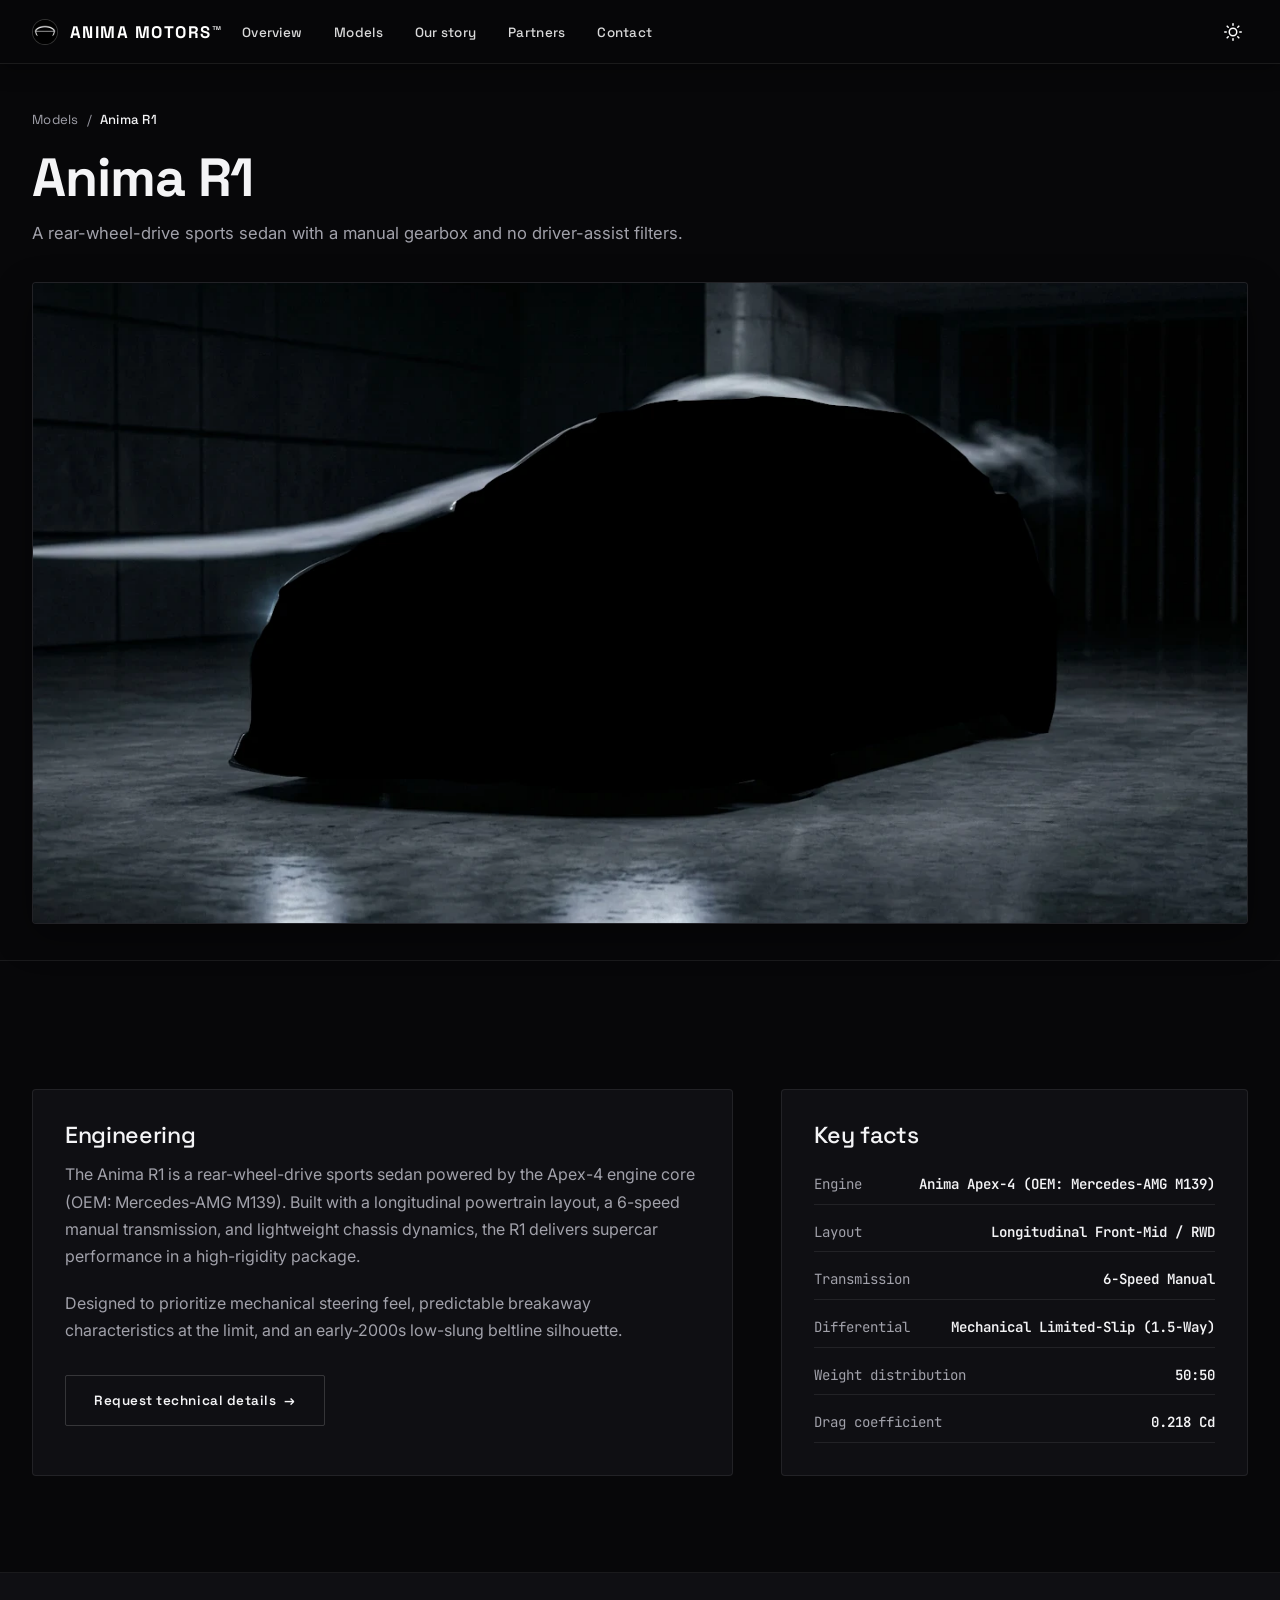
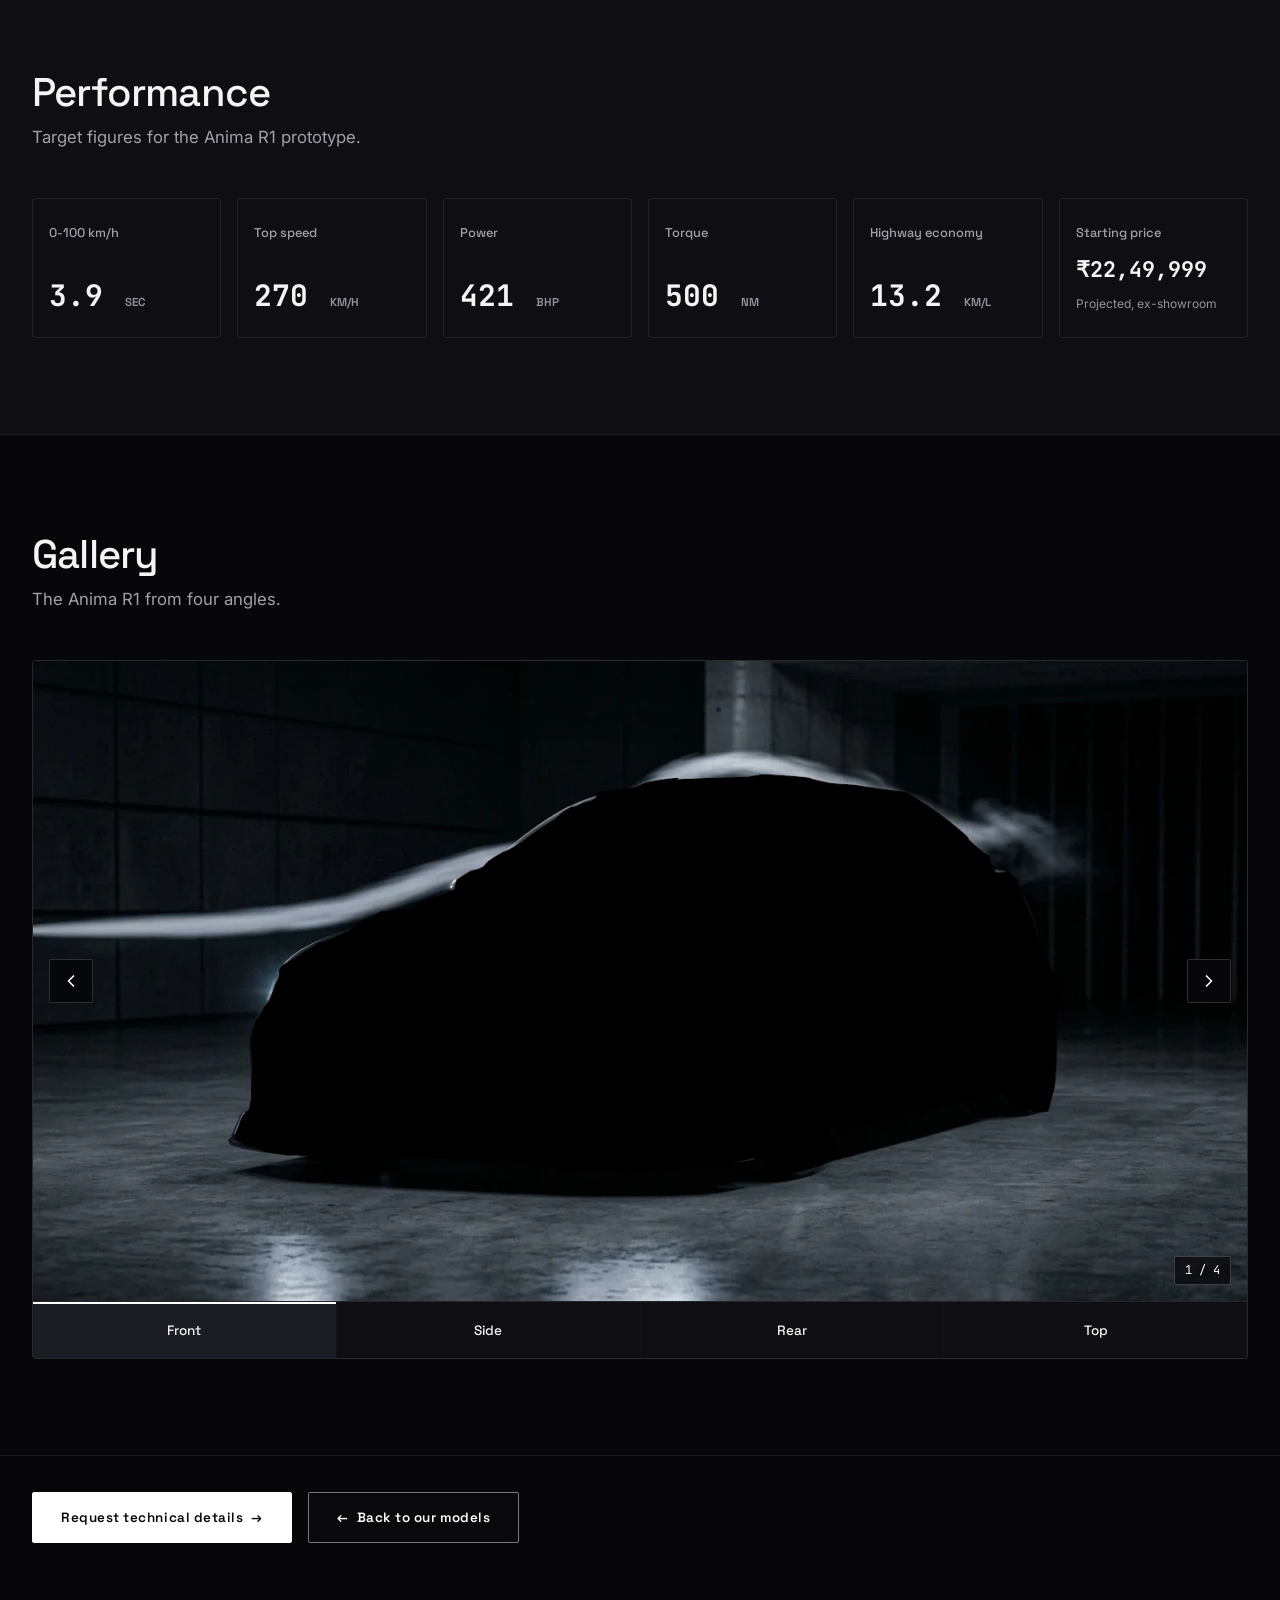
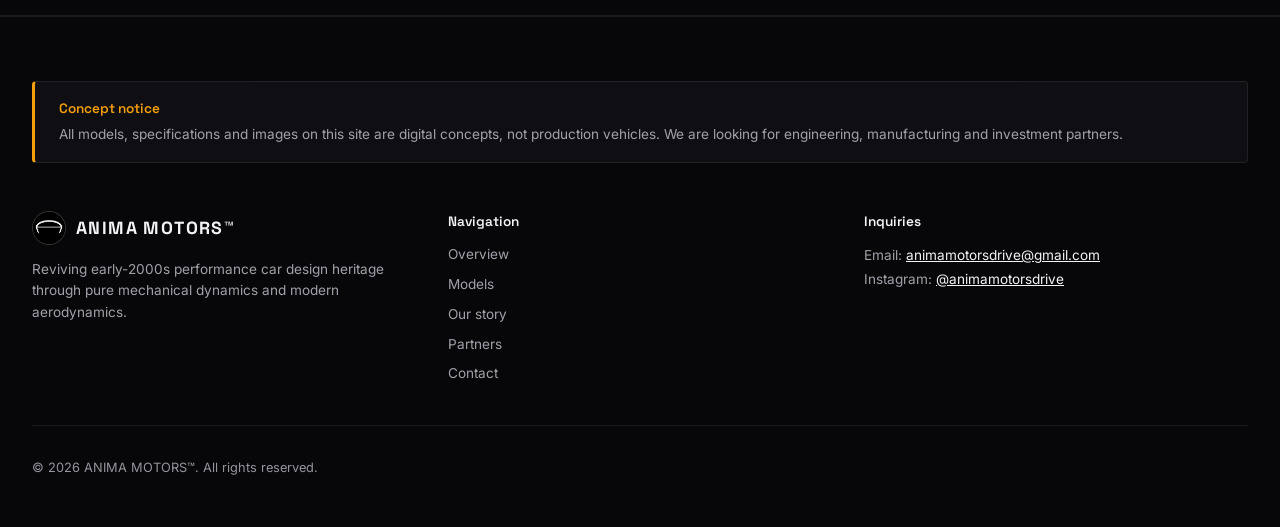
==== commit 82c1f2a7: "Add files via upload" ====
--- a/anima-r1.html
+++ b/anima-r1.html
@@ -149,6 +149,40 @@
   <!-- Mobile Full-Screen Overlay Navigation Drawer -->
   <div class="mobile-drawer" id="mobile-drawer" role="dialog" aria-modal="true" aria-label="Mobile Navigation" inert>
     <div class="mobile-drawer-inner">
+      <div class="mobile-drawer-header">
+        <a href="index.html#hero" class="brand-link mobile-drawer-brand" aria-label="Anima Motors Homepage">
+          <img src="images/logo.webp" alt="ANIMA MOTORS™ Emblem" class="brand-logo-img" width="30" height="30">
+          <span class="brand-name">ANIMA MOTORS™</span>
+        </a>
+        <div class="mobile-drawer-actions">
+          <button type="button" class="theme-switch" id="theme-toggle-drawer" aria-label="Switch to light theme">
+            <span class="theme-icon theme-icon-sun" aria-hidden="true">
+              <svg viewBox="0 0 24 24" fill="none" stroke="currentColor" stroke-width="2" stroke-linecap="round" stroke-linejoin="round">
+                <circle cx="12" cy="12" r="5"></circle>
+                <line x1="12" y1="1" x2="12" y2="3"></line>
+                <line x1="12" y1="21" x2="12" y2="23"></line>
+                <line x1="4.22" y1="4.22" x2="5.64" y2="5.64"></line>
+                <line x1="18.36" y1="18.36" x2="19.78" y2="19.78"></line>
+                <line x1="1" y1="12" x2="3" y2="12"></line>
+                <line x1="21" y1="12" x2="23" y2="12"></line>
+                <line x1="4.22" y1="19.78" x2="5.64" y2="18.36"></line>
+                <line x1="18.36" y1="5.64" x2="19.78" y2="4.22"></line>
+              </svg>
+            </span>
+            <span class="theme-icon theme-icon-moon" aria-hidden="true">
+              <svg viewBox="0 0 24 24" fill="none" stroke="currentColor" stroke-width="2" stroke-linecap="round" stroke-linejoin="round">
+                <path d="M21 12.79A9 9 0 1 1 11.21 3 7 7 0 0 0 21 12.79z"></path>
+              </svg>
+            </span>
+          </button>
+          <button type="button" class="mobile-drawer-close" id="mobile-drawer-close" aria-label="Close navigation menu">
+            <svg width="24" height="24" viewBox="0 0 24 24" fill="none" stroke="currentColor" stroke-width="2" stroke-linecap="round" stroke-linejoin="round" aria-hidden="true">
+              <line x1="18" y1="6" x2="6" y2="18"></line>
+              <line x1="6" y1="6" x2="18" y2="18"></line>
+            </svg>
+          </button>
+        </div>
+      </div>
       <nav aria-label="Mobile Navigation Links">
         <ul class="mobile-nav-list">
           <li><a href="index.html#hero" class="mobile-nav-link">Overview</a></li>
--- a/css/style.css
+++ b/css/style.css
@@ -55,7 +55,8 @@
   --radius-sm: 2px;
   --radius-md: 4px;
   --radius-lg: 8px;
-  --radius-full: 9999px;
+  --radius-pill: 9999px;
+  --radius-circle: 50%;
 
   /* Transitions */
   --ease-snappy: cubic-bezier(0.16, 1, 0.3, 1);
@@ -359,9 +360,9 @@
 }
 html.light .navbar.is-compact .brand-logo-img,
 html.light .navbar--solid .brand-logo-img {
-  filter: invert(1);
-  background: transparent;
-  border-color: rgba(0, 0, 0, 0.15);
+  filter: none;
+  background: #000000;
+  border-color: rgba(0, 0, 0, 0.2);
 }
 html.light .navbar.is-compact .nav-link,
 html.light .navbar--solid .nav-link {
@@ -425,7 +426,7 @@
 .brand-logo-img {
   width: 34px;
   height: 34px;
-  border-radius: 50%;
+  border-radius: var(--radius-circle);
   border: 1px solid rgba(255, 255, 255, 0.2);
   background: #000;
   object-fit: contain;
@@ -601,7 +602,7 @@
   min-height: 30px;
   max-width: 30px;
   max-height: 30px;
-  border-radius: 50%;
+  border-radius: var(--radius-circle);
   padding: 0;
   margin: 0;
   display: inline-flex;
@@ -625,7 +626,7 @@
   right: -7px;
   bottom: -7px;
   left: -7px;
-  border-radius: 50%;
+  border-radius: var(--radius-circle);
   pointer-events: auto;
 }
 
@@ -1055,7 +1056,7 @@
   width: 18px;
   height: 28px;
   border: 1.5px solid rgba(255, 255, 255, 0.45);
-  border-radius: 10px;
+  border-radius: var(--radius-pill);
   display: flex;
   justify-content: center;
   padding-top: 4px;
@@ -1065,7 +1066,7 @@
   width: 3px;
   height: 5px;
   background-color: #ffffff;
-  border-radius: 2px;
+  border-radius: var(--radius-sm);
   animation: scrollWheel 2s cubic-bezier(0.4, 0, 0.2, 1) infinite;
 }
 
@@ -1086,7 +1087,7 @@
 .video-toggle-btn {
   width: 44px;
   height: 44px;
-  border-radius: 50%;
+  border-radius: var(--radius-circle);
   background: rgba(15, 15, 19, 0.65);
   backdrop-filter: blur(12px);
   -webkit-backdrop-filter: blur(12px);
@@ -1159,6 +1160,7 @@
 .showcase-card {
   background: var(--bg-surface);
   border: 1px solid var(--border-subtle);
+  border-radius: var(--radius-md);
   padding: var(--space-xl);
   position: relative;
 }
@@ -1235,6 +1237,7 @@
 .spec-tile {
   background-color: var(--bg-surface);
   border: 1px solid var(--border-subtle);
+  border-radius: var(--radius-md);
   padding: var(--space-lg) var(--space-md);
   display: flex;
   flex-direction: column;
@@ -1293,6 +1296,7 @@
   position: relative;
   background-color: #000;
   border: 1px solid var(--border-medium);
+  border-radius: var(--radius-md);
   overflow: hidden;
 }
 
@@ -1463,6 +1467,7 @@
   padding: var(--space-md);
   background: var(--bg-surface);
   border: 1px solid var(--border-subtle);
+  border-radius: var(--radius-md);
 }
 .pillar-title {
   font-family: var(--font-heading);
@@ -1482,6 +1487,7 @@
 }
 .story-visual-frame {
   border: 1px solid var(--border-medium);
+  border-radius: var(--radius-md);
   background: #000000;
   overflow: hidden;
   aspect-ratio: 4 / 3;
@@ -1513,6 +1519,7 @@
 .partner-card {
   background: var(--bg-surface);
   border: 1px solid var(--border-subtle);
+  border-radius: var(--radius-md);
   padding: var(--space-xl);
   display: flex;
   flex-direction: column;
@@ -1582,6 +1589,7 @@
 .form-card {
   background: var(--bg-surface);
   border: 1px solid var(--border-medium);
+  border-radius: var(--radius-md);
   padding: var(--space-xl);
 }
 
@@ -1672,6 +1680,7 @@
   background: var(--bg-surface);
   border: 1px solid var(--border-subtle);
   border-left: 3px solid var(--accent-amber);
+  border-radius: var(--radius-md);
   padding: var(--space-md) var(--space-lg);
   margin-bottom: var(--space-2xl);
 }
@@ -1774,7 +1783,7 @@
   display: block;
   width: 100%;
   aspect-ratio: 16 / 7;
-  border-radius: 4px;
+  border-radius: var(--radius-md);
   overflow: hidden;
   text-decoration: none;
   background: #070709;
@@ -2034,3 +2043,511 @@
     transform: none !important;
   }
 }
+
+/* ==========================================================================
+   DESKTOP DEFAULTS FOR MOBILE COMPONENT HELPERS
+   ========================================================================== */
+.partners-mobile-nav {
+  display: none;
+}
+.partners-mobile-cta {
+  display: none;
+}
+.contact-tap-actions {
+  display: none;
+}
+.footer-mobile-nav {
+  display: none;
+}
+.sticky-bottom-bar {
+  display: none;
+}
+.hero-desc-mobile {
+  display: inline;
+}
+.hero-desc-desktop {
+  display: inline;
+}
+
+/* ==========================================================================
+   TASK 1: MOBILE UI REDESIGN (max-width: 768px ONLY)
+   ========================================================================== */
+@media (max-width: 768px) {
+  /* Global section vertical padding: 40-48px */
+  .section {
+    padding-top: 40px;
+    padding-bottom: 40px;
+  }
+  .section-header {
+    margin-bottom: 18px;
+  }
+  .section-title {
+    font-size: 1.55rem;
+    letter-spacing: -0.015em;
+    margin-bottom: 4px;
+  }
+  .section-subtitle {
+    font-size: 0.88rem;
+    line-height: 1.45;
+  }
+
+  /* ------------------------------------------------------------------------
+     A. Top Bar (~56px slim fixed top bar)
+     ------------------------------------------------------------------------ */
+  .navbar,
+  .navbar.is-compact,
+  .navbar--solid {
+    height: 56px !important;
+  }
+  .nav-top-row {
+    height: 56px !important;
+  }
+  .brand-logo-img {
+    width: 28px;
+    height: 28px;
+  }
+  .brand-name {
+    font-size: 1.05rem;
+  }
+  /* Hide theme switch on mobile header bar: logo left, hamburger right */
+  .nav-mobile-actions #theme-toggle-mobile {
+    display: none !important;
+  }
+  .mobile-menu-btn {
+    width: 44px;
+    height: 44px;
+    min-width: 44px;
+    min-height: 44px;
+    padding: 10px;
+    background: transparent;
+    border-color: rgba(255, 255, 255, 0.25);
+  }
+  html.light .mobile-menu-btn {
+    border-color: rgba(0, 0, 0, 0.15);
+  }
+
+  /* ------------------------------------------------------------------------
+     Full-Screen Mobile Drawer
+     ------------------------------------------------------------------------ */
+  .mobile-drawer {
+    padding: 16px 20px 28px;
+    height: 100svh;
+    min-height: 100svh;
+    justify-content: space-between;
+  }
+  .mobile-drawer-inner {
+    height: 100%;
+    display: flex;
+    flex-direction: column;
+    justify-content: space-between;
+    gap: 0;
+  }
+  .mobile-drawer-header {
+    display: flex;
+    align-items: center;
+    justify-content: space-between;
+    height: 56px;
+    border-bottom: 1px solid var(--border-subtle);
+    padding-bottom: 8px;
+    margin-bottom: 16px;
+  }
+  .mobile-drawer-actions {
+    display: flex;
+    align-items: center;
+    gap: 12px;
+  }
+  .mobile-drawer-close {
+    width: 44px;
+    height: 44px;
+    display: flex;
+    align-items: center;
+    justify-content: center;
+    color: var(--text-main);
+    cursor: pointer;
+    border-radius: var(--radius-circle);
+    transition: background-color var(--transition-fast);
+  }
+  .mobile-drawer-close:hover {
+    background-color: var(--border-subtle);
+  }
+  .mobile-nav-list {
+    display: flex;
+    flex-direction: column;
+    gap: 0;
+    margin: auto 0;
+  }
+  .mobile-nav-link {
+    min-height: 52px;
+    display: flex;
+    align-items: center;
+    padding: 12px 0;
+    font-size: 1.35rem;
+    font-weight: 500;
+  }
+  .mobile-drawer-footer {
+    padding-top: 16px;
+    border-top: 1px solid var(--border-subtle);
+  }
+
+  /* ------------------------------------------------------------------------
+     A. First Screen (Hero): 100svh, anchored to lower part
+     ------------------------------------------------------------------------ */
+  .hero-section {
+    height: 100svh;
+    min-height: 100svh;
+    max-height: 100svh;
+    padding-top: 56px;
+    padding-bottom: 20px;
+    justify-content: flex-end;
+  }
+  .hero-content {
+    max-width: 100%;
+  }
+  .hero-headline {
+    font-size: clamp(1.4rem, 5.5vw, 1.85rem);
+    line-height: 1.15;
+    margin-bottom: 8px;
+    max-width: 100%;
+  }
+  .hero-description {
+    font-size: 0.86rem;
+    line-height: 1.48;
+    margin-bottom: 16px;
+    max-width: 100%;
+  }
+  .hero-desc-desktop {
+    display: none !important;
+  }
+  .hero-desc-mobile {
+    display: inline !important;
+  }
+  .hero-cta-group {
+    display: flex;
+    flex-direction: column;
+    width: 100%;
+    gap: 9px;
+  }
+  .hero-cta-group .btn {
+    width: 100%;
+    min-height: 46px;
+    padding: 12px 20px;
+    font-size: 0.82rem;
+    justify-content: center;
+  }
+  /* On mobile: VIEW OUR MODELS is primary (order 1), PARTNER WITH US is secondary (order 2) */
+  .hero-btn-models {
+    order: 1;
+    background-color: #ffffff !important;
+    color: #070709 !important;
+    border: 1px solid #ffffff !important;
+  }
+  .hero-btn-models:hover {
+    background-color: #e4e4e7 !important;
+    border-color: #e4e4e7 !important;
+  }
+  .hero-btn-partner {
+    order: 2;
+    background: rgba(15, 15, 19, 0.45) !important;
+    color: #ffffff !important;
+    border: 1.5px solid rgba(255, 255, 255, 0.45) !important;
+    backdrop-filter: blur(10px);
+    -webkit-backdrop-filter: blur(10px);
+  }
+  .hero-btn-partner:hover {
+    border-color: #ffffff !important;
+    background: rgba(255, 255, 255, 0.16) !important;
+  }
+  /* Hide the scroll indicator on mobile */
+  .hero-scroll-cue {
+    display: none !important;
+  }
+  /* Position hero video controls unobtrusively */
+  .hero-video-controls {
+    top: 66px;
+    bottom: auto;
+    right: 16px;
+  }
+  .video-toggle-btn {
+    width: 36px;
+    height: 36px;
+  }
+  .video-icon {
+    width: 13px;
+    height: 13px;
+  }
+
+  /* ------------------------------------------------------------------------
+     B. Models Section: Compact Card
+     ------------------------------------------------------------------------ */
+  .model-card {
+    aspect-ratio: 16 / 9;
+    max-height: 200px;
+  }
+  .model-card-content {
+    padding: 12px 14px;
+  }
+  .model-card-title {
+    font-size: 1.2rem;
+  }
+  .model-card-subtitle {
+    font-size: 0.78rem;
+  }
+  .model-card-cta {
+    font-size: 0.8rem;
+  }
+
+  /* ------------------------------------------------------------------------
+     B. Our Story Section: Tight Spacing, 2x2 Feature Grid
+     ------------------------------------------------------------------------ */
+  .story-lead {
+    font-size: 0.98rem;
+    line-height: 1.48;
+    margin-bottom: 8px;
+  }
+  .story-body {
+    font-size: 0.85rem;
+    line-height: 1.5;
+    margin-bottom: 8px;
+  }
+  .story-pillar-grid {
+    display: grid !important;
+    grid-template-columns: repeat(2, 1fr) !important;
+    gap: 6px !important;
+    margin-top: 12px !important;
+    margin-bottom: 14px !important;
+  }
+  .story-pillar {
+    padding: 8px 10px !important;
+  }
+  .pillar-title {
+    font-size: 0.8rem !important;
+    margin-bottom: 2px !important;
+  }
+  .pillar-desc {
+    font-size: 0.7rem !important;
+    line-height: 1.3 !important;
+  }
+  .story-visual-frame {
+    aspect-ratio: 16 / 9;
+    max-height: 170px;
+  }
+
+  /* ------------------------------------------------------------------------
+     B. Partners Section: Segmented Tabs & Single CTA
+     ------------------------------------------------------------------------ */
+  .partners-mobile-nav {
+    display: grid;
+    grid-template-columns: repeat(3, 1fr);
+    background: var(--bg-surface-elevated);
+    border: 1px solid var(--border-subtle);
+    border-radius: var(--radius-sm);
+    padding: 3px;
+    gap: 3px;
+    margin-bottom: 12px;
+  }
+  .partner-tab-btn {
+    padding: 8px 6px;
+    font-family: var(--font-heading);
+    font-size: 0.8rem;
+    font-weight: 500;
+    color: var(--text-secondary);
+    background: transparent;
+    border: none;
+    border-radius: var(--radius-sm);
+    text-align: center;
+    cursor: pointer;
+    transition: background-color var(--transition-fast), color var(--transition-fast);
+  }
+  .partner-tab-btn.active {
+    background: var(--bg-surface-card);
+    color: var(--text-main);
+    box-shadow: 0 1px 4px rgba(0, 0, 0, 0.2);
+    font-weight: 600;
+  }
+  html.light .partner-tab-btn.active {
+    background: #ffffff;
+    box-shadow: 0 1px 3px rgba(0, 0, 0, 0.1);
+  }
+  .partner-card-grid {
+    display: block;
+    margin-top: 0;
+  }
+  .partner-card-grid .partner-card {
+    display: none;
+    padding: 16px;
+  }
+  .partner-card-grid .partner-card.is-active {
+    display: block;
+  }
+  .partner-card-title {
+    font-size: 1.15rem;
+    margin-bottom: 4px;
+  }
+  .partner-card-desc {
+    font-size: 0.84rem;
+    line-height: 1.5;
+    margin-bottom: 0;
+  }
+  .partner-card-cta {
+    display: none !important;
+  }
+  .partners-mobile-cta {
+    display: block;
+    margin-top: 12px;
+  }
+  .partners-mobile-cta .btn {
+    min-height: 44px;
+    font-size: 0.82rem;
+  }
+
+  /* ------------------------------------------------------------------------
+     B. Contact Section: Quick Tap Buttons + Compact Form
+     ------------------------------------------------------------------------ */
+  .contact-direct-desktop {
+    display: none !important;
+  }
+  .contact-tap-actions {
+    display: grid;
+    grid-template-columns: repeat(2, 1fr);
+    gap: 8px;
+    margin-bottom: 14px;
+  }
+  .contact-tap-btn {
+    display: flex;
+    align-items: center;
+    justify-content: center;
+    gap: 6px;
+    padding: 10px 12px;
+    min-height: 44px;
+    font-size: 0.82rem;
+    border-radius: var(--radius-sm);
+    width: 100%;
+  }
+  .form-card {
+    padding: 16px 14px;
+  }
+  .form-group {
+    margin-bottom: 10px;
+  }
+  .form-label {
+    font-size: 0.76rem;
+    margin-bottom: 3px;
+  }
+  .form-input,
+  .form-select,
+  .form-textarea {
+    font-size: 16px !important; /* Prevents iOS auto-zoom on input focus */
+    padding: 8px 10px;
+    border-radius: var(--radius-sm);
+  }
+  .form-textarea {
+    min-height: 72px;
+  }
+  #form-submit-btn {
+    min-height: 44px;
+    padding: 10px 18px;
+    font-size: 0.82rem;
+  }
+
+  /* ------------------------------------------------------------------------
+     B. Footer: Collapsed Single Row + Subtle Notice
+     ------------------------------------------------------------------------ */
+  .footer {
+    padding-top: 28px;
+    padding-bottom: calc(24px + 56px); /* Clearance for sticky bottom bar */
+  }
+  .footer-disclaimer-box {
+    padding: 6px 10px;
+    border-left-width: 2px;
+    margin-bottom: 14px;
+  }
+  .disclaimer-title {
+    font-size: 0.74rem;
+    margin-bottom: 2px;
+  }
+  .disclaimer-text {
+    font-size: 0.72rem;
+    line-height: 1.4;
+  }
+  .footer-grid {
+    display: flex;
+    flex-direction: column;
+    gap: 8px;
+    margin-bottom: 14px;
+  }
+  .footer-col-nav,
+  .footer-col-inquiries {
+    display: none !important;
+  }
+  .footer-brand-header {
+    margin-bottom: 4px;
+  }
+  .footer-brand-title {
+    font-size: 0.95rem;
+  }
+  .footer-brand-desc {
+    font-size: 0.76rem;
+    line-height: 1.4;
+  }
+  .footer-mobile-nav {
+    display: flex;
+    flex-wrap: wrap;
+    align-items: center;
+    justify-content: flex-start;
+    gap: 10px 14px;
+    list-style: none;
+    padding: 10px 0;
+    border-top: 1px solid var(--border-subtle);
+    border-bottom: 1px solid var(--border-subtle);
+    margin-bottom: 12px;
+  }
+  .footer-mobile-nav a {
+    font-family: var(--font-heading);
+    font-size: 0.8rem;
+    color: var(--text-secondary);
+    text-decoration: none;
+    transition: color var(--transition-fast);
+  }
+  .footer-mobile-nav a:hover {
+    color: var(--text-main);
+  }
+  .footer-bottom {
+    padding-top: 0;
+    border-top: none;
+    font-size: 0.72rem;
+  }
+
+  /* ------------------------------------------------------------------------
+     Sticky Bottom Bar
+     ------------------------------------------------------------------------ */
+  .sticky-bottom-bar {
+    display: block;
+    position: fixed;
+    bottom: 0;
+    left: 0;
+    right: 0;
+    z-index: 850;
+    background: var(--bg-glass-heavy);
+    backdrop-filter: blur(16px);
+    -webkit-backdrop-filter: blur(16px);
+    border-top: 1px solid var(--border-subtle);
+    padding: 8px 16px;
+    padding-bottom: max(8px, env(safe-area-inset-bottom, 8px));
+    transform: translateY(120%);
+    opacity: 0;
+    pointer-events: none;
+    transition: transform 320ms var(--ease-snappy), opacity 320ms var(--ease-snappy);
+    box-shadow: 0 -4px 16px rgba(0, 0, 0, 0.25);
+  }
+  .sticky-bottom-bar.visible {
+    transform: translateY(0);
+    opacity: 1;
+    pointer-events: auto;
+  }
+  .sticky-bottom-bar .btn {
+    width: 100%;
+    min-height: 42px;
+    padding: 8px 16px;
+    font-size: 0.82rem;
+  }
+}
